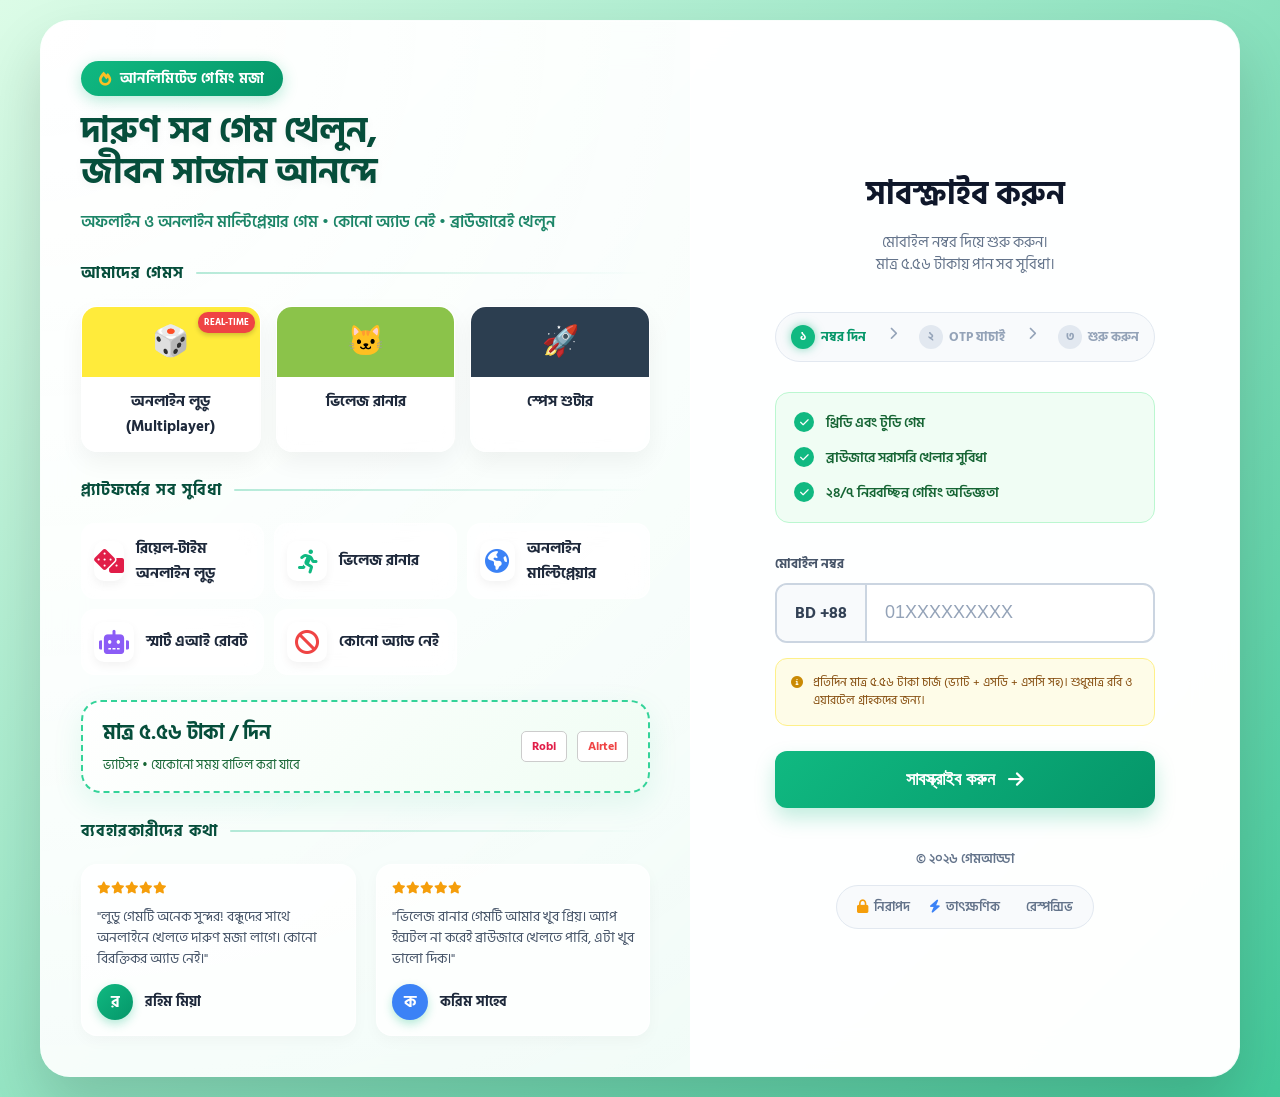
==== index.html @ ab94f43c "Merge hub.html into index.html for Single Page Application approach" ====
<!DOCTYPE html>
<html lang="bn">
<head>
    <meta charset="UTF-8">
    <meta name="viewport" content="width=device-width, initial-scale=1.0">
    <title>GameAdda - বাংলাদেশের সেরা গেম প্ল্যাটফর্ম</title>
    <link href="https://cdnjs.cloudflare.com/ajax/libs/font-awesome/6.0.0/css/all.min.css" rel="stylesheet">
    <link href="https://fonts.googleapis.com/css2?family=Hind+Siliguri:wght@400;600;700&display=swap" rel="stylesheet">
    <link rel="stylesheet" href="landing-style.css">
    <link rel="stylesheet" href="hub-style.css">
    
    <link rel="manifest" href="manifest.json">
    <link rel="icon" type="image/svg+xml" href="icon.svg">
    <meta name="theme-color" content="#10b981">
</head>
<body>
    <!-- LOADING SPINNER -->
    <div id="pageLoader" style="position:fixed;top:0;left:0;width:100vw;height:100vh;background:#fff;z-index:9999;display:flex;justify-content:center;align-items:center;">
        <h2 style="color:#10b981;">লোড হচ্ছে...</h2>
    </div>

    <!-- LANDING UI -->
    <div id="landing-ui" style="display:none;">
<div class="landing-container">
    
    <!-- LEFT SIDE: Promotional Content -->
    <div class="left-pane">
        <div class="badge">
            <i class="fa-solid fa-fire" style="color: #fbbf24;"></i> আনলিমিটেড গেমিং মজা
        </div>
        
        <h1 class="hero-title">দারুণ সব গেম খেলুন,<br>জীবন সাজান আনন্দে</h1>
        <p class="hero-subtitle">অফলাইন ও অনলাইন মাল্টিপ্লেয়ার গেম • কোনো অ্যাড নেই • ব্রাউজারেই খেলুন</p>
        
        <div class="section-title">আমাদের গেমস</div>
        <div class="landing-games">
            <div class="landing-game-card">
                <div class="lgc-thumb" style="background: #ffeb3b; position: relative;">
                    🎲
                    <span style="position: absolute; top: 5px; right: 5px; background: #ef4444; color: white; font-size: 9px; padding: 3px 6px; border-radius: 10px; font-weight: bold; box-shadow: 0 2px 5px rgba(0,0,0,0.2);">REAL-TIME</span>
                </div>
                <div class="lgc-title">অনলাইন লুডু (Multiplayer)</div>
            </div>
            <div class="landing-game-card">
                <div class="lgc-thumb" style="background: #8bc34a;">🐱</div>
                <div class="lgc-title">ভিলেজ রানার</div>
            </div>
            <div class="landing-game-card">
                <div class="lgc-thumb" style="background: #2c3e50;">🚀</div>
                <div class="lgc-title">স্পেস শুটার</div>
            </div>
        </div>

        <div class="section-title">প্ল্যাটফর্মের সব সুবিধা</div>
        <div class="features-grid">
            <div class="feature-card">
                <i class="fa-solid fa-dice" style="color: #e11d48; font-size: 24px;"></i>
                রিয়েল-টাইম অনলাইন লুডু
            </div>
            <div class="feature-card">
                <i class="fa-solid fa-person-running" style="color: #10b981; font-size: 24px;"></i>
                ভিলেজ রানার
            </div>
            <div class="feature-card">
                <i class="fa-solid fa-earth-americas" style="color: #3b82f6; font-size: 24px;"></i>
                অনলাইন মাল্টিপ্লেয়ার
            </div>
            <div class="feature-card">
                <i class="fa-solid fa-robot" style="color: #8b5cf6; font-size: 24px;"></i>
                স্মার্ট এআই রোবট
            </div>
            <div class="feature-card">
                <i class="fa-solid fa-ban" style="color: #ef4444; font-size: 24px;"></i>
                কোনো অ্যাড নেই
            </div>
        </div>

        <div class="price-banner">
            <div>
                <div class="price-text">মাত্র ৫.৫৬ টাকা / দিন</div>
                <div style="font-size: 13px; color: #166534; margin-top: 5px;">ভ্যাটসহ • যেকোনো সময় বাতিল করা যাবে</div>
            </div>
            <div style="display: flex; gap: 10px;">
                <div style="background: white; padding: 5px 10px; border-radius: 5px; font-weight: bold; font-size: 12px; border: 1px solid #ccc; color: #e11d48;">Robi</div>
                <div style="background: white; padding: 5px 10px; border-radius: 5px; font-weight: bold; font-size: 12px; border: 1px solid #ccc; color: #ef4444;">Airtel</div>
            </div>
        </div>

        <div class="section-title">ব্যবহারকারীদের কথা</div>
        <div class="testimonials">
            <div class="testi-card">
                <div class="stars">
                    <i class="fa-solid fa-star"></i><i class="fa-solid fa-star"></i><i class="fa-solid fa-star"></i><i class="fa-solid fa-star"></i><i class="fa-solid fa-star"></i>
                </div>
                "লুডু গেমটি অনেক সুন্দর! বন্ধুদের সাথে অনলাইনে খেলতে দারুণ মজা লাগে। কোনো বিরক্তিকর অ্যাড নেই।"
                <div class="testi-user">
                    <div class="testi-avatar">র</div>
                    রহিম মিয়া
                </div>
            </div>
            <div class="testi-card">
                <div class="stars">
                    <i class="fa-solid fa-star"></i><i class="fa-solid fa-star"></i><i class="fa-solid fa-star"></i><i class="fa-solid fa-star"></i><i class="fa-solid fa-star"></i>
                </div>
                "ভিলেজ রানার গেমটি আমার খুব প্রিয়। অ্যাপ ইন্সটল না করেই ব্রাউজারে খেলতে পারি, এটা খুব ভালো দিক।"
                <div class="testi-user">
                    <div class="testi-avatar" style="background:#3b82f6;">ক</div>
                    করিম সাহেব
                </div>
            </div>
        </div>
    </div>

    <!-- RIGHT SIDE: Auth/Subscription Content -->
    <div class="right-pane">
        <div class="auth-box">
            <div class="auth-header">
                <h2>সাবস্ক্রাইব করুন</h2>
                <p>মোবাইল নম্বর দিয়ে শুরু করুন।<br>মাত্র ৫.৫৬ টাকায় পান সব সুবিধা।</p>
            </div>

            <div class="progress-steps">
                <div class="step active">
                    <div class="step-num">১</div> নম্বর দিন
                </div>
                <i class="fa-solid fa-chevron-right" style="margin-top:2px;"></i>
                <div class="step">
                    <div class="step-num">২</div> OTP যাচাই
                </div>
                <i class="fa-solid fa-chevron-right" style="margin-top:2px;"></i>
                <div class="step">
                    <div class="step-num">৩</div> শুরু করুন
                </div>
            </div>

            <div class="benefit-list">
                <div class="benefit-item"><i class="fa-solid fa-check"></i> থ্রিডি এবং টুডি গেম</div>
                <div class="benefit-item"><i class="fa-solid fa-check"></i> ব্রাউজারে সরাসরি খেলার সুবিধা</div>
                <div class="benefit-item"><i class="fa-solid fa-check"></i> ২৪/৭ নিরবচ্ছিন্ন গেমিং অভিজ্ঞতা</div>
            </div>

            <label class="input-label">মোবাইল নম্বর</label>
            <div class="phone-input-group">
                <div class="phone-prefix">BD +88</div>
                <input type="tel" id="phone-input" class="phone-input" placeholder="01XXXXXXXXX">
            </div>

            <div class="charge-info">
                <i class="fa-solid fa-circle-info"></i>
                প্রতিদিন মাত্র ৫.৫৬ টাকা চার্জ (ভ্যাট + এসডি + এসসি সহ)। শুধুমাত্র রবি ও এয়ারটেল গ্রাহকদের জন্য।
            </div>

            <button id="auth-btn" class="btn-submit" onclick="handleLogin()">
                সাবস্ক্রাইব করুন <i class="fa-solid fa-arrow-right"></i>
            </button>
            <div id="loader" style="display:none; text-align:center; color:#64748b; margin-top:10px; font-size:14px; font-weight:bold;">অপেক্ষা করুন...</div>

            <div class="footer-credits">
                © ২০২৬ গেমআড্ডা<br>
                <div class="trust-badges">
                    <span><i class="fa-solid fa-lock" style="color:#f59e0b;"></i> নিরাপদ</span>
                    <span><i class="fa-solid fa-bolt" style="color:#3b82f6;"></i> তাৎক্ষণিক</span>
                    <span><i class="fa-solid fa-mobile-screen" style="color:#10b981;"></i> রেস্পন্সিভ</span>
                </div>
            </div>
        </div>
    </div>

</div>
    </div>

    <!-- HUB UI -->
    <div id="hub-ui" style="display:none;">
<nav class="navbar">
        <div class="logo">গেমআড্ডা 🎮</div>
        <div class="nav-links">
            <a href="auth/login.html" class="nav-btn subscribe-btn" id="subscribeBtn">সাবস্ক্রাইব করুন</a>
            <a href="#" class="nav-btn faq-btn" id="faqBtn">FAQ</a>
            
            <div class="profile-container" id="profileContainer" style="display: none;">
                <div class="profile-icon" id="profileIcon">👤</div>
                <div class="profile-dropdown" id="profileDropdown" style="display: none;">
                    <div class="profile-phone" id="profilePhone"></div>
                    <button class="unsubscribe-btn" id="unsubscribeBtn">আনসাবস্ক্রাইব করুন</button>
                </div>
            </div>
        </div>
    </nav>

    <!-- Custom Confirm Modal -->
    <div class="custom-modal-overlay" id="customModalOverlay" style="display: none;">
        <div class="custom-modal">
            <h3 id="customModalTitle">নিশ্চিত করুন</h3>
            <p id="customModalText">আপনি কি নিশ্চিত যে আপনি আনসাবস্ক্রাইব করতে চান?</p>
            <div class="custom-modal-actions" id="customModalActions">
                <button class="btn-cancel" id="customModalCancel">না</button>
                <button class="btn-confirm" id="customModalConfirm">হ্যাঁ</button>
            </div>
        </div>
    </div>
    
    <!-- FAQ Modal -->
    <div class="custom-modal-overlay" id="faqModalOverlay" style="display: none;">
        <div class="custom-modal faq-modal">
            <h3>হেল্প এবং FAQ</h3>
            
            <div class="faq-content">
                <div class="faq-section">
                    <h4>কীভাবে সাবস্ক্রাইব করবেন?</h4>
                    <p>১. অ্যাপের যেকোনো ফিচারে ক্লিক করলে লগইন স্ক্রিন আসবে।</p>
                    <p>২. সেখানে আপনার রবি বা এয়ারটেল নম্বর দিন।</p>
                    <p>৩. মোবাইলে আসা OTP কোডটি দিয়ে ভেরিফাই করলেই আপনার সাবস্ক্রিপশন চালু হয়ে যাবে।</p>
                    <p class="charge-info">সাবস্ক্রিপশন চার্জ: ৪ টাকা/দিন (Vat+SC+SD)।</p>
                </div>
                
                <div class="faq-section">
                    <h4>কীভাবে আনসাবস্ক্রাইব করবেন?</h4>
                    <p>১. উপরে ডানদিকের "প্রোফাইল" (User) আইকনে ক্লিক করুন।</p>
                    <p>২. "আনসাবস্ক্রাইব করুন" বাটনে ক্লিক করে নিশ্চিত করুন।</p>
                    <p>৩. সাথে সাথে আপনার সাবস্ক্রিপশন বাতিল হয়ে যাবে এবং কোনো চার্জ কাটা হবে না।</p>
                </div>

                <div class="faq-section">
                    <h4>সচরাচর জিজ্ঞাসা (FAQ)</h4>
                    <p><strong>প্রশ্ন: অ্যাপটি কাদের জন্য?</strong></p>
                    <p>উত্তর: এই 'গেমআড্ডা' প্ল্যাটফর্মটি সব বয়সী মানুষদের জন্য তৈরি করা হয়েছে, যেখানে সাবস্ক্রিপশনের মাধ্যমে আপনারা দারুণ সব থ্রিডি এবং টুডি গেম কোনো ডাউনলোড ছাড়াই সরাসরি উপভোগ করতে পারবেন।</p>
                    
                    <p class="mt-2"><strong>প্রশ্ন: আমার নম্বর কি নিরাপদ?</strong></p>
                    <p>উত্তর: হ্যাঁ, আমরা BDApps এর অফিসিয়াল সিকিউর API ব্যবহার করি। আপনার নম্বর সম্পূর্ণ নিরাপদ।</p>
                </div>
            </div>

            <div class="custom-modal-actions mt-3">
                <button class="btn-confirm" id="closeFaqBtn">বন্ধ করুন</button>
            </div>
        </div>
    </div>
    <header class="hero">
        <h1>আপনার প্রিয় গেমগুলো এক জায়গায়</h1>
        <p>ব্রাউজারেই খেলুন দারুণ সব থ্রিডি এবং টুডি গেম, কোনো ডাউনলোডের ঝামেলা ছাড়াই!</p>
    </header>



    <!-- ROTATING TIPS -->
    <div class="tip-bar">
        <div class="tip-ico" id="tipIco">💡</div>
        <div class="tip-text" id="tipText"><strong>গেমআড্ডা</strong> — সেরা গেমগুলো খেলুন কোনো ডাউনলোড ছাড়াই!</div>
    </div>

    <main class="games-container">
        <!-- Game Card 1 -->
        <a href="games/village-runner/index.html" class="game-card">
            <div class="game-thumbnail" style="background-color: #8bc34a; display:flex; justify-content:center; align-items:center;">
                <div class="cat-icon">🐱</div>
                <div class="play-icon">
                    <svg viewBox="0 0 24 24" width="32" height="32" fill="white">
                        <path d="M8 5v14l11-7z"/>
                    </svg>
                </div>
            </div>
            <div class="game-info">
                <h3>বিড়াল দৌড় 3D</h3>
                <p>একটি দারুণ থ্রিডি এন্ডলেস রানার গেম যেখানে একটি কিউট বিড়াল গ্রামের রাস্তায় দৌড়ায়।</p>
            </div>
        </a>

        <!-- Game Card 2 -->
        <a href="games/ludo-master/index.html" class="game-card">
            <div class="game-thumbnail" style="background-color: #ffeb3b; display:flex; justify-content:center; align-items:center;">
                <div class="dice-icon">🎲</div>
                <div class="play-icon">
                    <svg viewBox="0 0 24 24" width="32" height="32" fill="white">
                        <path d="M8 5v14l11-7z"/>
                    </svg>
                </div>
            </div>
            <div class="game-info">
                <h3>লুডু মাস্টার</h3>
                <p>বন্ধুদের সাথে লোকাল মাল্টিপ্লেয়ারে লুডু খেলার মজা।</p>
            </div>
        </a>

        <!-- Game Card 3 -->
        <a href="games/space-shooter/index.html" class="game-card">
            <div class="game-thumbnail" style="background-color: #2c3e50; display:flex; justify-content:center; align-items:center;">
                <div class="rocket-icon">🚀</div>
                <div class="play-icon">
                    <svg viewBox="0 0 24 24" width="32" height="32" fill="white">
                        <path d="M8 5v14l11-7z"/>
                    </svg>
                </div>
            </div>
            <div class="game-info">
                <h3>স্পেস শুটার</h3>
                <p>মহাকাশে এলিয়েনদের সাথে যুদ্ধ।</p>
            </div>
        </a>
    </main>

    <script>
        document.addEventListener('DOMContentLoaded', function() {
            const isLoggedIn = localStorage.getItem('isLoggedIn');
            
            // Hide subscribe/faq buttons and show profile if logged in
            if (isLoggedIn === 'true') {
                const subBtn = document.getElementById('subscribeBtn');
                const faqBtn = document.getElementById('faqBtn');
                const profileContainer = document.getElementById('profileContainer');
                const profilePhone = document.getElementById('profilePhone');
                
                if (subBtn) subBtn.style.display = 'none';
                if (faqBtn) faqBtn.style.display = 'none';
                if (profileContainer) {
                    profileContainer.style.display = 'block';
                    profilePhone.innerText = localStorage.getItem('phone') || 'Unknown Number';
                }
            }

            // Profile dropdown toggle
            const profileIcon = document.getElementById('profileIcon');
            const profileDropdown = document.getElementById('profileDropdown');
            if (profileIcon && profileDropdown) {
                profileIcon.addEventListener('click', (e) => {
                    e.stopPropagation();
                    profileDropdown.style.display = profileDropdown.style.display === 'none' ? 'block' : 'none';
                });
                
                // Hide dropdown when clicking outside
                document.addEventListener('click', (e) => {
                    if (!profileDropdown.contains(e.target) && e.target !== profileIcon) {
                        profileDropdown.style.display = 'none';
                    }
                });
            }

            // FAQ Modal Logic
            const faqBtnLink = document.getElementById('faqBtn');
            const faqModalOverlay = document.getElementById('faqModalOverlay');
            const closeFaqBtn = document.getElementById('closeFaqBtn');
            
            if (faqBtnLink && faqModalOverlay) {
                faqBtnLink.addEventListener('click', (e) => {
                    e.preventDefault();
                    faqModalOverlay.style.display = 'flex';
                });
            }
            if (closeFaqBtn) {
                closeFaqBtn.addEventListener('click', () => {
                    faqModalOverlay.style.display = 'none';
                });
            }
            faqModalOverlay.addEventListener('click', (e) => {
                if (e.target === faqModalOverlay) faqModalOverlay.style.display = 'none';
            });

            // Custom Modal Logic
            const modalOverlay = document.getElementById('customModalOverlay');
            const modalTitle = document.getElementById('customModalTitle');
            const modalText = document.getElementById('customModalText');
            const btnCancel = document.getElementById('customModalCancel');
            const btnConfirm = document.getElementById('customModalConfirm');
            
            function showCustomModal(title, text, showCancel, onConfirm) {
                modalTitle.innerText = title;
                modalText.innerText = text;
                
                if (showCancel) {
                    btnCancel.style.display = 'inline-block';
                    btnCancel.onclick = () => {
                        modalOverlay.style.display = 'none';
                    };
                } else {
                    btnCancel.style.display = 'none';
                }
                
                btnConfirm.onclick = () => {
                    modalOverlay.style.display = 'none';
                    if (onConfirm) onConfirm();
                };
                
                modalOverlay.style.display = 'flex';
            }

            // Unsubscribe action
            const unsubscribeBtn = document.getElementById('unsubscribeBtn');
            if (unsubscribeBtn) {
                unsubscribeBtn.addEventListener('click', () => {
                    const phone = localStorage.getItem('phone');
                    if (!phone) return;

                    showCustomModal(
                        'নিশ্চিত করুন',
                        'আপনি কি নিশ্চিত যে আপনি আনসাবস্ক্রাইব করতে চান?',
                        true,
                        async () => {
                            // Bypass for demo number
                            if (phone === '01700000000' || phone === '01800000000') {
                                localStorage.removeItem('isLoggedIn');
                                localStorage.removeItem('phone');
                                showCustomModal('সফল!', 'আনসাবস্ক্রাইব সফল হয়েছে।', false, () => {
                                    logoutAndShowLanding();
                                });
                                return;
                            }

                            unsubscribeBtn.innerText = 'অপেক্ষা করুন...';
                            unsubscribeBtn.disabled = true;

                            try {
                                const res = await fetch('auth/unsubscribe.php', {
                                    method: 'POST',
                                    headers: { 'Content-Type': 'application/x-www-form-urlencoded' },
                                    body: new URLSearchParams({ user_mobile: phone })
                                });
                                const data = await res.json();
                                
                                if (data.success || data.subscriptionStatus === 'UNREGISTERED') {
                                    localStorage.removeItem('isLoggedIn');
                                    localStorage.removeItem('phone');
                                    logoutAndShowLanding();
                                } else {
                                    showCustomModal('ব্যর্থ!', data.error || 'আনসাবস্ক্রাইব করতে ব্যর্থ হয়েছে।', false);
                                    unsubscribeBtn.innerText = 'আনসাবস্ক্রাইব করুন';
                                    unsubscribeBtn.disabled = false;
                                }
                            } catch (e) {
                                showCustomModal('সমস্যা!', 'নেটওয়ার্ক সমস্যা! আবার চেষ্টা করুন।', false);
                                unsubscribeBtn.innerText = 'আনসাবস্ক্রাইব করুন';
                                unsubscribeBtn.disabled = false;
                            }
                        }
                    );
                });
            }

            const gameCards = document.querySelectorAll('.game-card');
            gameCards.forEach(card => {
                card.addEventListener('click', function(e) {
                    if (isLoggedIn !== 'true') {
                        e.preventDefault();
                        window.location.href = 'auth/login.html';
                    }
                });
            });

            // Rotating tips logic
            const TIPS = [
                {ico:"🏃",html:"<strong>বিড়াল দৌড় 3D</strong> — কিউট বিড়াল নিয়ে গ্রামের রাস্তায় দৌড়াও, বাধা পেরিয়ে স্কোর গড়ো!"},
                {ico:"🎲",html:"<strong>লুডু মাস্টার</strong> — বন্ধুদের সাথে লোকাল মাল্টিপ্লেয়ারে লুডু খেলার দারুণ মজা।"},
                {ico:"🚀",html:"<strong>স্পেস শুটার</strong> — মহাকাশে এলিয়েনদের সাথে যুদ্ধ করো, বিশ্ব বাঁচাও!"},
                {ico:"🏆",html:"<strong>হাই স্কোর</strong> — প্রতিদিন নতুন রেকর্ড গড়ো আর সবার সেরা হও।"},
                {ico:"📴",html:"<strong>অফলাইন</strong> — ইন্টারনেট ছাড়াও ব্রাউজারে সহজে খেলা যায়।"}
            ];
            let tipIdx = 0;
            const tipText = document.getElementById("tipText");
            const tipIco = document.getElementById("tipIco");
            
            if (tipText && tipIco) {
                setInterval(() => {
                    tipIdx = (tipIdx + 1) % TIPS.length;
                    tipText.style.animation = "none";
                    void tipText.offsetWidth; // trigger reflow
                    tipText.style.animation = "tipIn 0.5s ease";
                    tipText.innerHTML = TIPS[tipIdx].html;
                    tipIco.textContent = TIPS[tipIdx].ico;
                }, 3200);
            }
        });
    </script>
    </div>

    <!-- SCRIPTS -->

    <script>
        function updateUIVisibility() {
            const isLoggedIn = localStorage.getItem("isLoggedIn") === "true";
            document.getElementById('pageLoader').style.display = 'none';
            if (isLoggedIn) {
                document.getElementById('landing-ui').style.display = 'none';
                document.getElementById('hub-ui').style.display = 'block';
                document.body.classList.add('hub-mode');
                
                // Initialize hub logic (update profile name)
                const profilePhone = document.getElementById('profilePhone');
                if(profilePhone) profilePhone.innerText = localStorage.getItem('phone') || 'Unknown Number';
            } else {
                document.getElementById('landing-ui').style.display = 'block'; // Or flex, let's just leave it, landing-container has its own layout
                document.getElementById('hub-ui').style.display = 'none';
                document.body.classList.remove('hub-mode');
            }
        }

        function loginAndShowHub() {
            updateUIVisibility();
        }

        function logoutAndShowLanding() {
            localStorage.removeItem('isLoggedIn');
            localStorage.removeItem('phone');
            updateUIVisibility();
        }

        document.addEventListener("DOMContentLoaded", () => {
            updateUIVisibility();
        });
    </script>
<script>
    async function handleLogin() {
        const phone = document.getElementById("phone-input").value.trim();
        const btn = document.getElementById("auth-btn");
        const loader = document.getElementById("loader");

        const phoneRegex = /^01[3-9]\d{8}$/;

        if (!phoneRegex.test(phone)) {
            alert("অনুগ্রহ করে সঠিক মোবাইল নাম্বার দিন।");
            return;
        }

        // Demo number for testing
        if (phone === "01700000000" || phone === "01800000000") {
            localStorage.setItem("phone", phone);
            localStorage.setItem("isLoggedIn", true);
            loginAndShowHub();
            return;
        }

        btn.disabled = true;
        loader.style.display = "block";

        try {
            const res = await fetch("auth/send_otp.php", {
                method: "POST",
                body: new URLSearchParams({ user_mobile: phone })
            });

            const data = await res.json();

            if (data.success) {
                localStorage.setItem("phone", phone);
                localStorage.setItem("ref", data.referenceNo);
                window.location.href = "auth/otp.html";
            } else if (
                data.statusCode === 'E1351' || 
                (data.statusDetail && data.statusDetail.toLowerCase().includes("already")) ||
                (data.message && data.message.toLowerCase().includes("already"))
            ) {
                // User is already registered/subscribed, let them login automatically
                localStorage.setItem("phone", phone);
                localStorage.setItem("isLoggedIn", true);
                loginAndShowHub();
            } else {
                alert(data.message || "OTP failed. Try again.");
            }

        } catch (e) {
            alert("Network error");
        } finally {
            btn.disabled = false;
            loader.style.display = "none";
        }
    }
</script>

<script>
    // Register Service Worker for PWA
    if ('serviceWorker' in navigator) {
        window.addEventListener('load', () => {
            navigator.serviceWorker.register('sw.js')
                .then(registration => {
                    console.log('ServiceWorker registration successful with scope: ', registration.scope);
                })
                .catch(err => {
                    console.log('ServiceWorker registration failed: ', err);
                });
        });
    }
</script>
</body>
</html>
---- landing-style.css ----
@import url('https://fonts.googleapis.com/css2?family=Hind+Siliguri:wght@400;600;700&display=swap');

* {
    margin: 0;
    padding: 0;
    box-sizing: border-box;
}

body {
    font-family: 'Hind Siliguri', sans-serif;
    color: #1e293b;
    min-height: 100vh;
    display: flex;
    justify-content: center;
    align-items: center;
    background: linear-gradient(-45deg, #a7f3d0, #6ee7b7, #10b981, #dcfce7);
    background-size: 400% 400%;
    animation: gradientBG 15s ease infinite;
    padding: 20px;
}

@keyframes gradientBG {
    0% { background-position: 0% 50%; }
    50% { background-position: 100% 50%; }
    100% { background-position: 0% 50%; }
}

.landing-container {
    width: 100%;
    max-width: 1200px;
    margin: 0 auto;
    display: flex;
    flex-wrap: wrap;
    background: rgba(255, 255, 255, 0.85);
    backdrop-filter: blur(20px);
    -webkit-backdrop-filter: blur(20px);
    border: 1px solid rgba(255, 255, 255, 0.5);
    border-radius: 30px;
    overflow: hidden;
    box-shadow: 0 30px 60px rgba(0, 0, 0, 0.15), inset 0 1px 0 rgba(255, 255, 255, 0.6);
}

/* LEFT SIDE */
.left-pane {
    flex: 1 1 550px;
    background: radial-gradient(circle at top left, rgba(255,255,255,0.9), rgba(255,255,255,0.4));
    padding: 40px 40px;
    position: relative;
}

.badge {
    background: linear-gradient(135deg, #10b981, #059669);
    color: #ffffff;
    padding: 6px 18px;
    border-radius: 30px;
    font-size: 14px;
    font-weight: 700;
    display: inline-flex;
    align-items: center;
    gap: 8px;
    margin-bottom: 15px;
    box-shadow: 0 4px 15px rgba(16, 185, 129, 0.3);
    text-transform: uppercase;
    letter-spacing: 0.5px;
}

.hero-title {
    font-size: 36px;
    font-weight: 700;
    line-height: 1.15;
    color: #064e3b;
    margin-bottom: 15px;
    text-shadow: 0 2px 10px rgba(0,0,0,0.05);
}

.hero-subtitle {
    font-size: 16px;
    color: #047857;
    margin-bottom: 25px;
    font-weight: 600;
    opacity: 0.9;
}

.section-title {
    font-size: 16px;
    color: #064e3b;
    font-weight: 700;
    margin-bottom: 20px;
    display: flex;
    align-items: center;
    gap: 12px;
    text-transform: uppercase;
    letter-spacing: 1px;
}
.section-title::after {
    content: "";
    flex: 1;
    height: 2px;
    background: linear-gradient(90deg, rgba(16, 185, 129, 0.3), transparent);
    border-radius: 2px;
}

.landing-games {
    display: flex;
    gap: 15px;
    margin-bottom: 25px;
}
.landing-game-card {
    flex: 1;
    background: rgba(255, 255, 255, 0.7);
    backdrop-filter: blur(10px);
    border-radius: 16px;
    overflow: hidden;
    box-shadow: 0 10px 25px rgba(0,0,0,0.05);
    text-align: center;
    border: 1px solid rgba(255,255,255,1);
    transition: all 0.4s cubic-bezier(0.175, 0.885, 0.32, 1.275);
    cursor: pointer;
}
.landing-game-card:hover {
    transform: translateY(-8px) scale(1.02);
    box-shadow: 0 15px 35px rgba(16, 185, 129, 0.2);
}
.lgc-thumb {
    height: 70px;
    display: flex;
    justify-content: center;
    align-items: center;
    font-size: 30px;
    background-size: 200% 200%;
}
.lgc-title {
    padding: 12px;
    font-size: 15px;
    font-weight: 700;
    color: #1e293b;
    background: rgba(255, 255, 255, 0.9);
}

.features-grid {
    display: grid;
    grid-template-columns: repeat(auto-fit, minmax(180px, 1fr));
    gap: 10px;
    margin-bottom: 25px;
}

.feature-card {
    background: rgba(255, 255, 255, 0.6);
    backdrop-filter: blur(10px);
    padding: 12px;
    border-radius: 14px;
    display: flex;
    align-items: center;
    gap: 12px;
    font-weight: 700;
    font-size: 15px;
    color: #1e293b;
    border: 1px solid rgba(255,255,255,0.8);
    transition: all 0.3s ease;
}
.feature-card i {
    width: 40px;
    height: 40px;
    display: flex;
    justify-content: center;
    align-items: center;
    background: white;
    border-radius: 10px;
    box-shadow: 0 4px 10px rgba(0,0,0,0.05);
    font-size: 18px;
}
.feature-card:hover {
    background: rgba(255, 255, 255, 0.95);
    transform: translateY(-3px);
    box-shadow: 0 8px 20px rgba(0,0,0,0.08);
}

.price-banner {
    background: linear-gradient(135deg, #ffffff, #f0fdf4);
    border: 2px dashed #34d399;
    padding: 15px 20px;
    border-radius: 20px;
    display: flex;
    justify-content: space-between;
    align-items: center;
    margin-bottom: 25px;
    box-shadow: 0 10px 30px rgba(16, 185, 129, 0.1);
}
.price-text {
    font-size: 20px;
    font-weight: 800;
    color: #064e3b;
}

.testimonials {
    display: grid;
    grid-template-columns: 1fr 1fr;
    gap: 20px;
}

.testi-card {
    background: rgba(255, 255, 255, 0.8);
    padding: 15px;
    border-radius: 16px;
    font-size: 14px;
    color: #475569;
    line-height: 1.5;
    border: 1px solid rgba(255,255,255,0.9);
    box-shadow: 0 5px 15px rgba(0,0,0,0.03);
}
.stars { color: #f59e0b; margin-bottom: 8px; font-size: 12px; }
.testi-user {
    display: flex;
    align-items: center;
    gap: 12px;
    margin-top: 15px;
    font-weight: 700;
    color: #1e293b;
}
.testi-avatar {
    width: 36px;
    height: 36px;
    background: linear-gradient(135deg, #10b981, #059669);
    color: white;
    border-radius: 50%;
    display: flex;
    justify-content: center;
    align-items: center;
    font-size: 16px;
    box-shadow: 0 4px 10px rgba(16, 185, 129, 0.3);
}

/* RIGHT SIDE */
.right-pane {
    flex: 1 1 450px;
    background: rgba(255, 255, 255, 0.95);
    padding: 40px 30px;
    display: flex;
    flex-direction: column;
    justify-content: center;
    align-items: center;
    position: relative;
    border-left: 1px solid rgba(255, 255, 255, 0.5);
}

.auth-box {
    width: 100%;
    max-width: 380px;
}

.auth-header {
    text-align: center;
    margin-bottom: 35px;
}
.auth-header img {
    width: 60px;
    margin-bottom: 15px;
}
.auth-header h2 {
    font-size: 32px;
    font-weight: 800;
    color: #0f172a;
    margin-bottom: 12px;
}
.auth-header p {
    color: #64748b;
    font-size: 15px;
    line-height: 1.5;
}

.progress-steps {
    display: flex;
    justify-content: space-between;
    background: #f8fafc;
    padding: 12px 15px;
    border-radius: 30px;
    margin-bottom: 30px;
    font-size: 13px;
    font-weight: 700;
    color: #94a3b8;
    border: 1px solid #e2e8f0;
}
.step {
    display: flex;
    align-items: center;
    gap: 6px;
}
.step.active {
    color: #059669;
}
.step-num {
    width: 24px;
    height: 24px;
    border-radius: 50%;
    background: #e2e8f0;
    display: flex;
    justify-content: center;
    align-items: center;
    font-size: 12px;
}
.step.active .step-num {
    background: #10b981;
    color: white;
    box-shadow: 0 0 10px rgba(16, 185, 129, 0.5);
}

.benefit-list {
    background: #f0fdf4;
    border: 1px solid #bbf7d0;
    padding: 18px;
    border-radius: 14px;
    margin-bottom: 30px;
}
.benefit-item {
    display: flex;
    align-items: center;
    gap: 12px;
    font-size: 14px;
    font-weight: 600;
    color: #166534;
    margin-bottom: 12px;
}
.benefit-item:last-child { margin-bottom: 0; }
.benefit-item i { 
    color: #ffffff; 
    background: #10b981;
    width: 20px; height: 20px;
    display: flex; justify-content: center; align-items: center;
    border-radius: 50%;
    font-size: 10px;
}

.input-label {
    font-size: 13px;
    font-weight: 700;
    color: #475569;
    margin-bottom: 8px;
    display: block;
    text-align: left;
}

.phone-input-group {
    display: flex;
    background: #ffffff;
    border: 2px solid #cbd5e1;
    border-radius: 12px;
    overflow: hidden;
    margin-bottom: 15px;
    transition: 0.3s;
}
.phone-input-group:focus-within {
    border-color: #10b981;
    box-shadow: 0 0 0 4px rgba(16, 185, 129, 0.1);
}
.phone-prefix {
    background: #f8fafc;
    padding: 15px 18px;
    font-weight: 700;
    color: #334155;
    border-right: 2px solid #cbd5e1;
    display: flex;
    align-items: center;
}
.phone-input {
    flex: 1;
    border: none;
    padding: 15px 18px;
    font-size: 18px;
    font-weight: 600;
    color: #0f172a;
    outline: none;
    background: transparent;
}
.phone-input::placeholder {
    color: #94a3b8;
    font-weight: 400;
}

.charge-info {
    display: flex;
    align-items: flex-start;
    gap: 10px;
    background: #fefce8;
    color: #854d0e;
    padding: 15px;
    border-radius: 12px;
    font-size: 12px;
    line-height: 1.5;
    margin-bottom: 25px;
    border: 1px solid #fef08a;
}
.charge-info i {
    margin-top: 2px;
    color: #ca8a04;
}

.btn-submit {
    width: 100%;
    background: linear-gradient(135deg, #10b981, #059669);
    color: white;
    border: none;
    padding: 18px;
    font-size: 18px;
    font-weight: 800;
    border-radius: 12px;
    cursor: pointer;
    display: flex;
    justify-content: center;
    align-items: center;
    gap: 12px;
    transition: all 0.3s ease;
    box-shadow: 0 10px 20px rgba(16, 185, 129, 0.25);
    animation: pulse 2s infinite;
}
.btn-submit:hover { 
    transform: translateY(-2px);
    box-shadow: 0 15px 25px rgba(16, 185, 129, 0.35);
}

@keyframes pulse {
    0% { box-shadow: 0 0 0 0 rgba(16, 185, 129, 0.4); }
    70% { box-shadow: 0 0 0 15px rgba(16, 185, 129, 0); }
    100% { box-shadow: 0 0 0 0 rgba(16, 185, 129, 0); }
}

.footer-credits {
    text-align: center;
    margin-top: 40px;
    font-size: 13px;
    color: #64748b;
    font-weight: 600;
}
.trust-badges {
    display: inline-flex;
    gap: 20px;
    margin-top: 15px;
    background: #f8fafc;
    padding: 10px 20px;
    border-radius: 30px;
    border: 1px solid #e2e8f0;
}
.trust-badges span {
    display: flex;
    align-items: center;
    gap: 6px;
}

@media (max-width: 900px) {
    .landing-container { flex-direction: column; border-radius: 15px; }
    body { padding: 8px; }
    
    .section-title { font-size: 14px; margin-bottom: 15px; }
    
    .testimonials { grid-template-columns: 1fr; gap: 10px; }
    .testi-card { padding: 12px; font-size: 12px; }
    .testi-user { margin-top: 10px; font-size: 13px; gap: 8px; }
    .testi-avatar { width: 28px; height: 28px; font-size: 13px; }
    .stars { font-size: 10px; margin-bottom: 5px; }
    
    .price-banner { flex-direction: column; gap: 10px; text-align: center; padding: 15px; }
    .price-text { font-size: 20px; }
    
    .badge { font-size: 11px; padding: 5px 12px; margin-bottom: 15px; }
    .hero-title { font-size: 24px; line-height: 1.2; }
    .hero-subtitle { font-size: 14px; margin-bottom: 20px; }
    
    .landing-games { 
        display: grid; 
        grid-template-columns: 1fr 1fr; 
        gap: 10px; 
    }
    .lgc-thumb { height: 60px; font-size: 28px; }
    .lgc-title { font-size: 12px; padding: 8px; }
    
    .features-grid { 
        display: grid; 
        grid-template-columns: 1fr 1fr; 
        gap: 10px; 
    }
    .feature-card { padding: 10px; font-size: 12px; gap: 8px; flex-direction: column; text-align: center; }
    
    .left-pane { padding: 25px 15px; }
    .right-pane { padding: 25px 15px; }
    
    .auth-header { margin-bottom: 20px; }
    .auth-header h2 { font-size: 22px; margin-bottom: 5px; }
    .auth-header p { font-size: 12px; }
    
    .phone-prefix { padding: 10px 12px; font-size: 13px; }
    .phone-input { padding: 10px 12px; font-size: 14px; }
    .btn-submit { padding: 12px; font-size: 15px; border-radius: 8px; }
    .charge-info { padding: 10px; font-size: 11px; margin-bottom: 15px; }
    
    .benefit-list { padding: 12px; margin-bottom: 20px; }
    .benefit-item { font-size: 12px; margin-bottom: 8px; }
    
    .trust-badges { padding: 8px 12px; gap: 10px; font-size: 10px; flex-wrap: wrap; justify-content: center; }
}
---- hub-style.css ----
* {
    margin: 0;
    padding: 0;
    box-sizing: border-box;
}

body.hub-mode {
    font-family: 'Hind Siliguri', sans-serif;
    background-color: #f4f7f6;
    color: #333;
    display: block;
    padding: 0;
    min-height: auto;
    animation: none;
}

.navbar {
    background-color: #2c3e50;
    color: white;
    padding: 20px 40px;
    box-shadow: 0 4px 6px rgba(0,0,0,0.1);
    display: flex;
    justify-content: space-between;
    align-items: center;
}

.nav-links {
    display: flex;
    gap: 15px;
    align-items: center;
}

.nav-btn {
    text-decoration: none;
    padding: 8px 16px;
    border-radius: 5px;
    font-weight: 600;
    font-size: 16px;
    transition: all 0.3s ease;
    white-space: nowrap;
}

@media (max-width: 600px) {
    .navbar {
        padding: 15px 15px;
    }
    .nav-links {
        gap: 10px;
    }
    .nav-btn {
        padding: 8px 12px;
        font-size: 14px;
    }
    .logo {
        font-size: 22px;
    }
}

.subscribe-btn {
    background-color: #e74c3c;
    color: white;
}

.subscribe-btn:hover {
    background-color: #c0392b;
}

.faq-btn {
    background-color: #ecf0f1;
    color: #2c3e50;
}

.faq-btn:hover {
    background-color: #bdc3c7;
}

.profile-container {
    position: relative;
    cursor: pointer;
}

.profile-icon {
    font-size: 20px;
    background: #ecf0f1;
    color: #2c3e50;
    width: 40px;
    height: 40px;
    border-radius: 50%;
    display: flex;
    align-items: center;
    justify-content: center;
    transition: 0.3s;
}

.profile-icon:hover {
    background: #bdc3c7;
}

.profile-dropdown {
    position: absolute;
    top: 50px;
    right: 0;
    background: white;
    border-radius: 10px;
    box-shadow: 0 10px 25px rgba(0,0,0,0.1);
    padding: 15px;
    min-width: 200px;
    z-index: 100;
}

.profile-phone {
    font-size: 16px;
    font-weight: 600;
    color: #2c3e50;
    margin-bottom: 15px;
    text-align: center;
}

.unsubscribe-btn {
    width: 100%;
    background: #e74c3c;
    color: white;
    border: none;
    padding: 10px;
    border-radius: 5px;
    font-weight: 600;
    cursor: pointer;
    transition: 0.3s;
    font-family: inherit;
}

.unsubscribe-btn:hover {
    background: #c0392b;
}

/* Custom Modal */
.custom-modal-overlay {
    position: fixed;
    top: 0; left: 0; right: 0; bottom: 0;
    background: rgba(0, 0, 0, 0.6);
    display: flex;
    align-items: center;
    justify-content: center;
    z-index: 2000;
    backdrop-filter: blur(3px);
}

.custom-modal {
    background: white;
    padding: 25px;
    border-radius: 15px;
    width: 90%;
    max-width: 350px;
    text-align: center;
    box-shadow: 0 10px 30px rgba(0,0,0,0.2);
    animation: tipIn 0.3s ease-out;
}

.custom-modal h3 {
    margin-bottom: 10px;
    color: #2c3e50;
    font-size: 20px;
}

.custom-modal p {
    color: #7f8c8d;
    margin-bottom: 20px;
    font-size: 16px;
    line-height: 1.5;
}

.custom-modal-actions {
    display: flex;
    justify-content: center;
    gap: 10px;
}

.custom-modal-actions button {
    padding: 10px 20px;
    border: none;
    border-radius: 8px;
    font-weight: 600;
    cursor: pointer;
    font-family: inherit;
    font-size: 15px;
    transition: 0.2s;
}

.btn-cancel {
    background: #ecf0f1;
    color: #2c3e50;
}

.btn-cancel:hover {
    background: #bdc3c7;
}

.btn-confirm {
    background: #e74c3c;
    color: white;
}

.btn-confirm:hover {
    background: #c0392b;
}

/* FAQ Modal Custom Styles */
.faq-modal {
    max-width: 500px;
    width: 95%;
    max-height: 85vh;
    overflow-y: auto;
    text-align: left;
}

.faq-modal h3 {
    text-align: center;
    font-size: 24px;
    margin-bottom: 25px;
    border-bottom: 2px solid #ecf0f1;
    padding-bottom: 10px;
}

.faq-section {
    margin-bottom: 20px;
    background: #f8f9fa;
    padding: 15px;
    border-radius: 8px;
    border-left: 4px solid #3498db;
}

.faq-section h4 {
    color: #2c3e50;
    margin-bottom: 10px;
    font-size: 17px;
}

.faq-section p {
    margin-bottom: 8px;
    font-size: 15px;
    color: #555;
}

.faq-section .charge-info {
    color: #e74c3c;
    font-weight: bold;
    margin-top: 10px;
}

.mt-2 { margin-top: 15px; }
.mt-3 { margin-top: 25px; }

.logo {
    font-size: 28px;
    font-weight: 700;
    letter-spacing: 1px;
}

.hero {
    text-align: center;
    padding: 30px 20px;
    background: linear-gradient(135deg, #6dd5ed, #2193b0);
    color: white;
    margin-bottom: 40px;
}

.hero h1 {
    font-size: 30px;
    margin-bottom: 10px;
    font-weight: 700;
}

.hero p {
    font-size: 16px;
    opacity: 0.9;
}

.games-container {
    display: grid;
    grid-template-columns: repeat(auto-fit, minmax(300px, 1fr));
    gap: 30px;
    padding: 0 40px 60px;
    max-width: 1200px;
    margin: 0 auto;
}

.game-card {
    background: white;
    border-radius: 15px;
    overflow: hidden;
    box-shadow: 0 10px 20px rgba(0,0,0,0.05);
    text-decoration: none;
    color: inherit;
    transition: transform 0.3s ease, box-shadow 0.3s ease;
    display: flex;
    flex-direction: column;
}

.game-card:hover {
    transform: translateY(-10px);
    box-shadow: 0 15px 30px rgba(0,0,0,0.1);
}

.game-thumbnail {
    position: relative;
    width: 100%;
    height: 200px;
    background-color: #e0e0e0;
    display: flex;
    align-items: center;
    justify-content: center;
}

.game-thumbnail img {
    width: 100%;
    height: 100%;
    object-fit: cover;
}

.placeholder {
    font-size: 20px;
    color: #888;
    font-weight: 600;
}

.game-info {
    padding: 25px;
    flex-grow: 1;
    display: flex;
    flex-direction: column;
    text-align: center;
}

.game-info h3 {
    font-size: 24px;
    margin-top: 20px;
    margin-bottom: 10px;
    color: #2c3e50;
}

.game-info p {
    font-size: 15px;
    color: #666;
    line-height: 1.5;
    margin-bottom: 20px;
    flex-grow: 1;
}

.play-overlay {
    position: absolute;
    top: 50%;
    left: 50%;
    transform: translate(-50%, -50%);
    width: 60px;
    height: 60px;
    background-color: rgba(0, 0, 0, 0.7);
    color: white;
    border-radius: 50%;
    display: flex;
    justify-content: center;
    align-items: center;
    font-size: 24px;
    opacity: 0;
    transition: opacity 0.3s ease;
    padding-left: 5px; /* visually center the play triangle */
}

.game-card:hover .play-overlay {
    opacity: 1;
}

/* Cat Animation */
.cat-icon {
    font-size: 80px;
    animation: catRun 0.8s infinite alternate ease-in-out;
}

@keyframes catRun {
    0% { transform: translateY(0) translateX(-5px) rotate(-5deg); filter: drop-shadow(0 10px 5px rgba(0,0,0,0.3)); }
    100% { transform: translateY(-15px) translateX(5px) rotate(5deg); filter: drop-shadow(0 20px 10px rgba(0,0,0,0.15)); }
}

/* Dice Animation */
.dice-icon {
    font-size: 80px;
    animation: diceAnimate 1.5s infinite alternate ease-in-out;
}

@keyframes diceAnimate {
    0% { transform: translateY(0) rotate(-10deg); filter: drop-shadow(0 10px 5px rgba(0,0,0,0.3)); }
    100% { transform: translateY(-15px) rotate(15deg); filter: drop-shadow(0 20px 15px rgba(0,0,0,0.15)); }
}

/* Rocket Animation */
.rocket-icon {
    font-size: 80px;
    animation: rocketShake 1.5s infinite alternate ease-in-out;
    transform-origin: bottom center;
}

@keyframes rocketShake {
    0% { transform: translateY(0) translateX(-2px) rotate(-1deg); filter: drop-shadow(-2px 10px 15px rgba(255, 69, 0, 0.8)); }
    100% { transform: translateY(-4px) translateX(2px) rotate(1deg); filter: drop-shadow(2px 20px 25px rgba(255, 140, 0, 1)); }
}

.play-icon {
    position: absolute;
    bottom: -30px;
    left: 50%;
    transform: translateX(-50%);
    width: 60px;
    height: 60px;
    background: rgba(0, 0, 0, 0.7);
    border-radius: 50%;
    display: flex;
    align-items: center;
    justify-content: center;
    backdrop-filter: blur(4px);
    transition: all 0.3s ease;
    box-shadow: 0 4px 15px rgba(0,0,0,0.3);
    z-index: 10;
}

.play-icon svg {
    margin-left: 5px;
}

.game-card:hover .play-icon {
    background: #4caf50;
    transform: translateX(-50%) scale(1.1);
    box-shadow: 0 8px 25px rgba(76, 175, 80, 0.5);
}

.coming-soon {
    opacity: 0.7;
    pointer-events: none;
}

/* Feature Chips */
@keyframes tipIn {
    from { opacity: 0; transform: translateY(6px); }
    to { opacity: 1; transform: none; }
}

.feat-row {
    display: grid;
    grid-template-columns: repeat(4, 1fr);
    gap: 15px;
    margin: 0 auto 30px;
    max-width: 1200px;
    padding: 0 40px;
}
@media(max-width: 768px) { 
    .feat-row { grid-template-columns: repeat(2, 1fr); } 
}
.feat {
    background: white;
    border: 1px solid #e2e8f0;
    border-radius: 13px;
    padding: 12px;
    font-size: 15px;
    color: #2c3e50;
    font-weight: 600;
    display: flex;
    align-items: center;
    gap: 10px;
    transition: 0.2s;
    box-shadow: 0 4px 6px rgba(0,0,0,0.02);
}
.feat:hover {
    border-color: rgba(76, 175, 80, 0.5);
    transform: translateY(-2px);
    box-shadow: 0 6px 15px rgba(0,0,0,0.08);
}
.feat-ico {
    font-size: 22px;
    line-height: 1;
    flex-shrink: 0;
}

/* Rotating Tips */
.tip-bar {
    background: linear-gradient(135deg, rgba(76, 175, 80, 0.1), rgba(33, 147, 176, 0.1));
    border: 1px solid #e2e8f0;
    border-radius: 13px;
    padding: 15px 20px;
    display: flex;
    align-items: center;
    gap: 15px;
    min-height: 55px;
    overflow: hidden;
    max-width: 1120px;
    margin: 0 auto 40px;
    box-shadow: 0 4px 6px rgba(0,0,0,0.02);
}
.tip-ico {
    font-size: 24px;
    flex-shrink: 0;
}
.tip-text {
    font-size: 16px;
    color: #34495e;
    line-height: 1.5;
    animation: tipIn 0.5s ease;
}
.tip-text strong {
    color: #e74c3c;
    font-weight: 700;
}
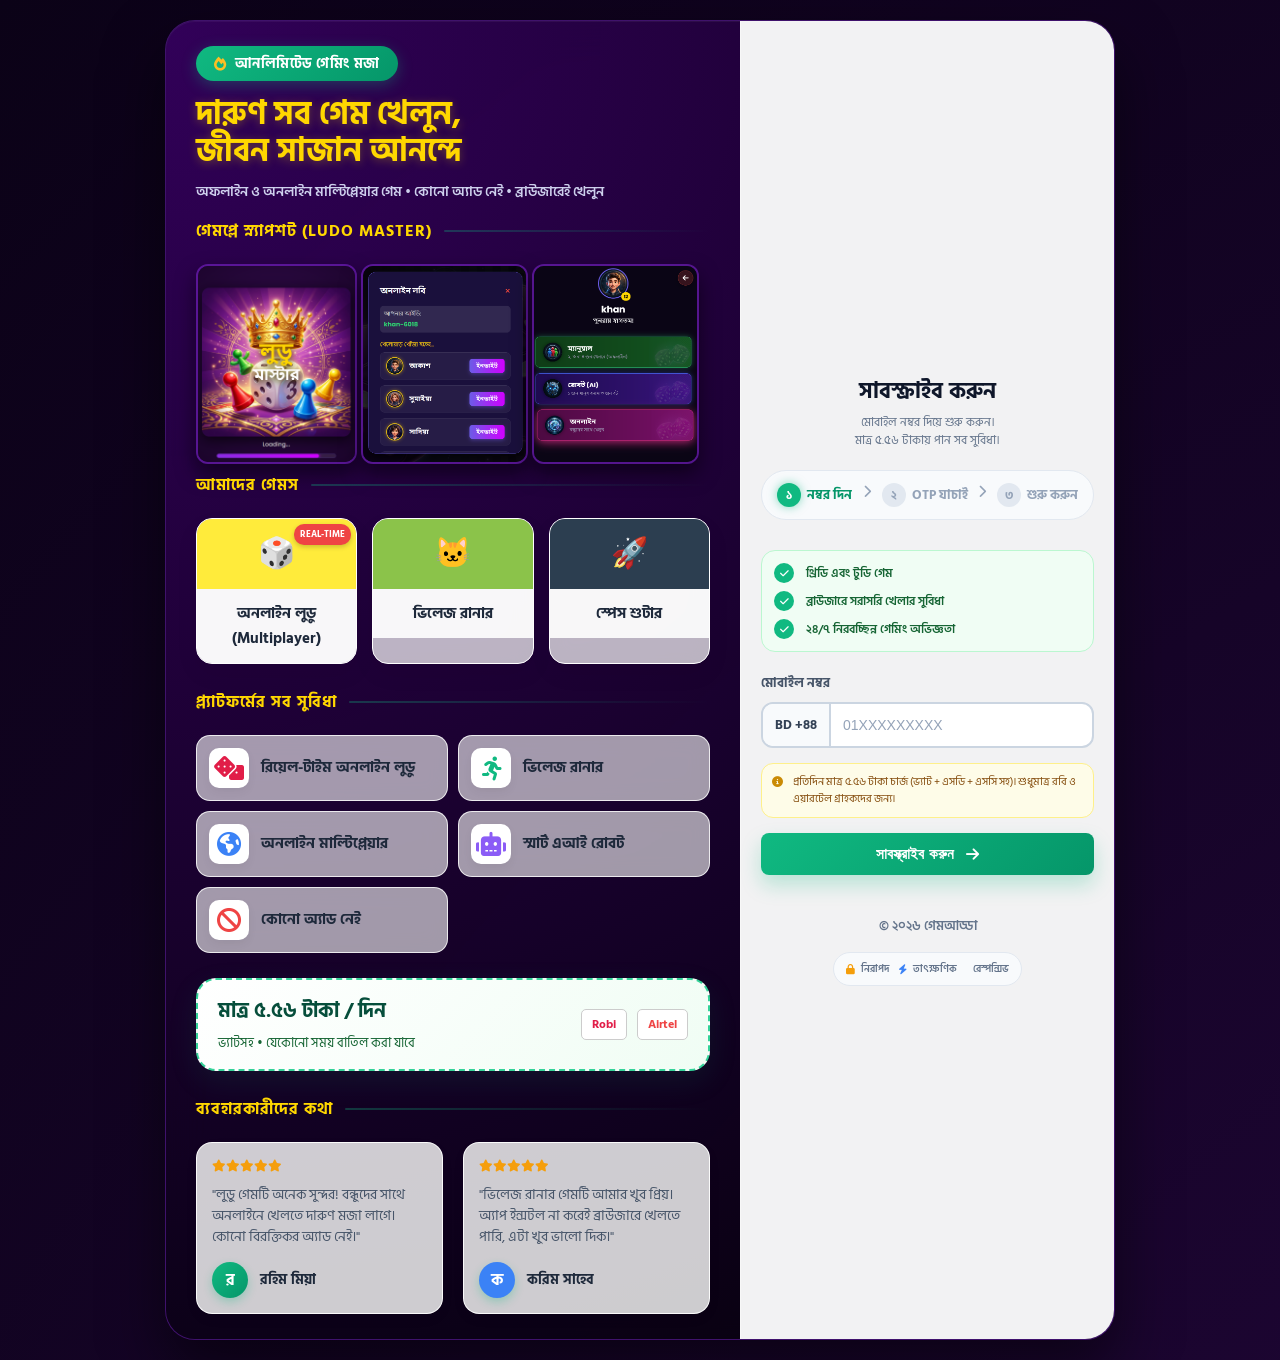
==== commit e70b7a13: "Auto deployment setup and bug fixes" ====
--- a/index.html
+++ b/index.html
@@ -32,6 +32,13 @@
         <h1 class="hero-title">দারুণ সব গেম খেলুন,<br>জীবন সাজান আনন্দে</h1>
         <p class="hero-subtitle">অফলাইন ও অনলাইন মাল্টিপ্লেয়ার গেম • কোনো অ্যাড নেই • ব্রাউজারেই খেলুন</p>
         
+        <div class="section-title">গেমপ্লে স্ন্যাপশট (Ludo Master)</div>
+        <div class="screenshot-gallery hide-scrollbar">
+            <img src="assets/ludo_ss1.png" alt="Ludo Game Splash Screen">
+            <img src="assets/ludo_ss2.png" alt="Ludo Home Screen">
+            <img src="assets/ludo_ss3.png" alt="Ludo Online Lobby">
+        </div>
+        
         <div class="section-title">আমাদের গেমস</div>
         <div class="landing-games">
             <div class="landing-game-card">
@@ -300,22 +307,6 @@
 
     <script>
         document.addEventListener('DOMContentLoaded', function() {
-            const isLoggedIn = localStorage.getItem('isLoggedIn');
-            
-            // Hide subscribe/faq buttons and show profile if logged in
-            if (isLoggedIn === 'true') {
-                const subBtn = document.getElementById('subscribeBtn');
-                const faqBtn = document.getElementById('faqBtn');
-                const profileContainer = document.getElementById('profileContainer');
-                const profilePhone = document.getElementById('profilePhone');
-                
-                if (subBtn) subBtn.style.display = 'none';
-                if (faqBtn) faqBtn.style.display = 'none';
-                if (profileContainer) {
-                    profileContainer.style.display = 'block';
-                    profilePhone.innerText = localStorage.getItem('phone') || 'Unknown Number';
-                }
-            }
 
             // Profile dropdown toggle
             const profileIcon = document.getElementById('profileIcon');
@@ -396,8 +387,7 @@
                         async () => {
                             // Bypass for demo number
                             if (phone === '01700000000' || phone === '01800000000') {
-                                localStorage.removeItem('isLoggedIn');
-                                localStorage.removeItem('phone');
+                                localStorage.clear();
                                 showCustomModal('সফল!', 'আনসাবস্ক্রাইব সফল হয়েছে।', false, () => {
                                     logoutAndShowLanding();
                                 });
@@ -416,8 +406,7 @@
                                 const data = await res.json();
                                 
                                 if (data.success || data.subscriptionStatus === 'UNREGISTERED') {
-                                    localStorage.removeItem('isLoggedIn');
-                                    localStorage.removeItem('phone');
+                                    localStorage.clear();
                                     logoutAndShowLanding();
                                 } else {
                                     showCustomModal('ব্যর্থ!', data.error || 'আনসাবস্ক্রাইব করতে ব্যর্থ হয়েছে।', false);
@@ -476,18 +465,31 @@
         function updateUIVisibility() {
             const isLoggedIn = localStorage.getItem("isLoggedIn") === "true";
             document.getElementById('pageLoader').style.display = 'none';
+            
+            const subBtn = document.getElementById('subscribeBtn');
+            const faqBtn = document.getElementById('faqBtn');
+            const profileContainer = document.getElementById('profileContainer');
+            const profilePhone = document.getElementById('profilePhone');
+
             if (isLoggedIn) {
                 document.getElementById('landing-ui').style.display = 'none';
                 document.getElementById('hub-ui').style.display = 'block';
                 document.body.classList.add('hub-mode');
                 
-                // Initialize hub logic (update profile name)
-                const profilePhone = document.getElementById('profilePhone');
-                if(profilePhone) profilePhone.innerText = localStorage.getItem('phone') || 'Unknown Number';
+                if (subBtn) subBtn.style.display = 'none';
+                if (faqBtn) faqBtn.style.display = 'none';
+                if (profileContainer) {
+                    profileContainer.style.display = 'block';
+                    if (profilePhone) profilePhone.innerText = localStorage.getItem('phone') || 'Unknown Number';
+                }
             } else {
-                document.getElementById('landing-ui').style.display = 'block'; // Or flex, let's just leave it, landing-container has its own layout
+                document.getElementById('landing-ui').style.display = 'block';
                 document.getElementById('hub-ui').style.display = 'none';
                 document.body.classList.remove('hub-mode');
+                
+                if (subBtn) subBtn.style.display = 'inline-block';
+                if (faqBtn) faqBtn.style.display = 'inline-block';
+                if (profileContainer) profileContainer.style.display = 'none';
             }
         }
 
@@ -496,8 +498,7 @@
         }
 
         function logoutAndShowLanding() {
-            localStorage.removeItem('isLoggedIn');
-            localStorage.removeItem('phone');
+            localStorage.clear();
             updateUIVisibility();
         }
 
@@ -530,8 +531,11 @@
         loader.style.display = "block";
 
         try {
-            const res = await fetch("auth/send_otp.php", {
+            const res = await fetch("/auth/send_otp.php", {
                 method: "POST",
+                headers: {
+                    'Content-Type': 'application/x-www-form-urlencoded'
+                },
                 body: new URLSearchParams({ user_mobile: phone })
             });
 
@@ -555,10 +559,14 @@
             }
 
         } catch (e) {
-            alert("Network error");
-        } finally {
+            console.error("Fetch error:", e);
             btn.disabled = false;
             loader.style.display = "none";
+            if (e.message.includes("Failed to fetch")) {
+                alert("ইন্টারনেট সমস্যা অথবা AdBlocker/VPN রিকোয়েস্ট ব্লক করেছে। দয়া করে AdBlocker বা VPN বন্ধ করে আবার চেষ্টা করুন।");
+            } else {
+                alert("Error: " + e.message);
+            }
         }
     }
 </script>
--- a/landing-style.css
+++ b/landing-style.css
@@ -8,12 +8,8 @@
 
 body {
     font-family: 'Hind Siliguri', sans-serif;
-    color: #1e293b;
-    min-height: 100vh;
-    display: flex;
-    justify-content: center;
-    align-items: center;
-    background: linear-gradient(-45deg, #a7f3d0, #6ee7b7, #10b981, #dcfce7);
+    background: radial-gradient(circle at center, #2c084a, #0b0217);
+    color: #e2e8f0;
     background-size: 400% 400%;
     animation: gradientBG 15s ease infinite;
     padding: 20px;
@@ -27,24 +23,24 @@
 
 .landing-container {
     width: 100%;
-    max-width: 1200px;
+    max-width: 950px;
     margin: 0 auto;
     display: flex;
     flex-wrap: wrap;
-    background: rgba(255, 255, 255, 0.85);
+    background: rgba(15, 2, 30, 0.85);
     backdrop-filter: blur(20px);
     -webkit-backdrop-filter: blur(20px);
-    border: 1px solid rgba(255, 255, 255, 0.5);
+    border: 1px solid rgba(138, 43, 226, 0.4);
     border-radius: 30px;
     overflow: hidden;
-    box-shadow: 0 30px 60px rgba(0, 0, 0, 0.15), inset 0 1px 0 rgba(255, 255, 255, 0.6);
+    box-shadow: 0 30px 60px rgba(0, 0, 0, 0.5), inset 0 1px 0 rgba(255, 255, 255, 0.1);
 }
 
 /* LEFT SIDE */
 .left-pane {
     flex: 1 1 550px;
-    background: radial-gradient(circle at top left, rgba(255,255,255,0.9), rgba(255,255,255,0.4));
-    padding: 40px 40px;
+    background: radial-gradient(circle at top left, rgba(75, 0, 130, 0.6), rgba(0,0,0,0.4));
+    padding: 25px 30px;
     position: relative;
 }
 
@@ -65,25 +61,25 @@
 }
 
 .hero-title {
-    font-size: 36px;
+    font-size: 32px;
     font-weight: 700;
     line-height: 1.15;
-    color: #064e3b;
+    color: #ffd700;
+    margin-bottom: 10px;
+    text-shadow: 0 2px 10px rgba(255, 215, 0, 0.3);
+}
+
+.hero-subtitle {
+    font-size: 14px;
+    color: #e0e7ff;
     margin-bottom: 15px;
-    text-shadow: 0 2px 10px rgba(0,0,0,0.05);
-}
-
-.hero-subtitle {
-    font-size: 16px;
-    color: #047857;
-    margin-bottom: 25px;
     font-weight: 600;
     opacity: 0.9;
 }
 
 .section-title {
     font-size: 16px;
-    color: #064e3b;
+    color: #ffd700;
     font-weight: 700;
     margin-bottom: 20px;
     display: flex;
@@ -232,9 +228,9 @@
 
 /* RIGHT SIDE */
 .right-pane {
-    flex: 1 1 450px;
+    flex: 1 1 350px;
     background: rgba(255, 255, 255, 0.95);
-    padding: 40px 30px;
+    padding: 30px 20px;
     display: flex;
     flex-direction: column;
     justify-content: center;
@@ -480,7 +476,7 @@
     .feature-card { padding: 10px; font-size: 12px; gap: 8px; flex-direction: column; text-align: center; }
     
     .left-pane { padding: 25px 15px; }
-    .right-pane { padding: 25px 15px; }
+     padding: 25px 15px; }
     
     .auth-header { margin-bottom: 20px; }
     .auth-header h2 { font-size: 22px; margin-bottom: 5px; }
@@ -496,3 +492,13 @@
     
     .trust-badges { padding: 8px 12px; gap: 10px; font-size: 10px; flex-wrap: wrap; justify-content: center; }
 }
+
+/* Screenshots Area */
+.screenshot-gallery { display: flex; gap: 15px; margin-bottom: 20px; overflow-x: auto; padding-bottom: 10px; }
+.screenshot-gallery::-webkit-scrollbar { height: 8px; }
+.screenshot-gallery::-webkit-scrollbar-thumb { background: #8a2be2; border-radius: 4px; }
+.screenshot-gallery img { height: 200px; border-radius: 12px; border: 2px solid rgba(138, 43, 226, 0.5); box-shadow: 0 10px 20px rgba(0,0,0,0.5); transition: transform 0.3s; }
+.screenshot-gallery img:hover { transform: scale(1.05); }
+@media (max-width: 480px) { .screenshot-gallery img { height: 140px; } }
+
+.hide-scrollbar::-webkit-scrollbar { display: none; } .hide-scrollbar { -ms-overflow-style: none; scrollbar-width: none; }
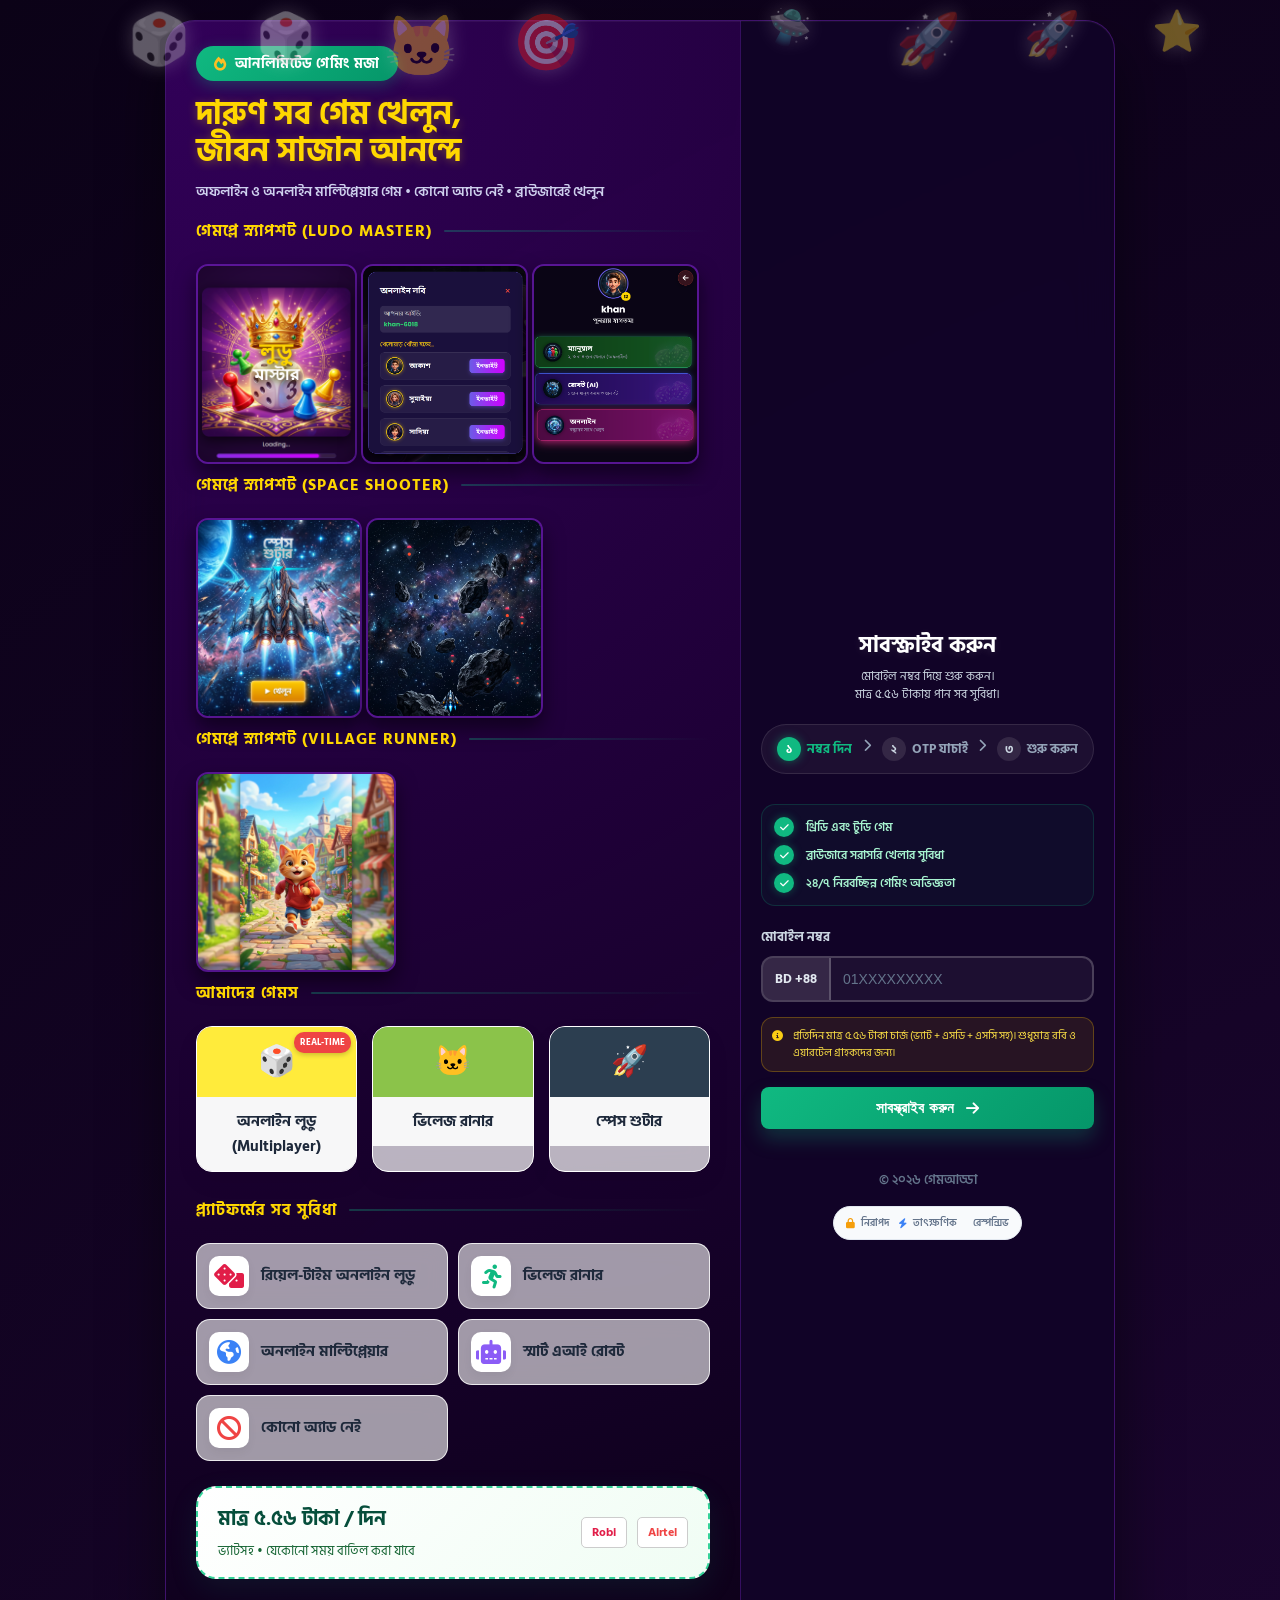
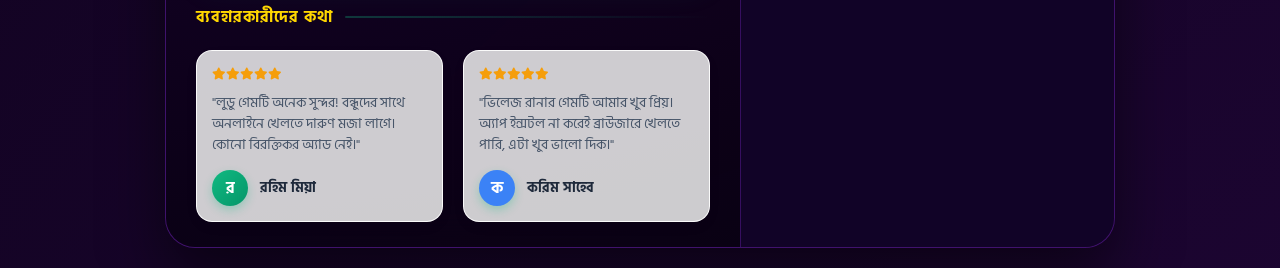
==== commit 8ad58de2: "Update landing page UI with Space Shooter and Village Runner snapshots, dark pane, and animations" ====
--- a/index.html
+++ b/index.html
@@ -21,6 +21,16 @@
 
     <!-- LANDING UI -->
     <div id="landing-ui" style="display:none;">
+    <div class="floating-elements">
+        <div class="float-icon">🎲</div>
+        <div class="float-icon">🚀</div>
+        <div class="float-icon">🐱</div>
+        <div class="float-icon">🛸</div>
+        <div class="float-icon">🎯</div>
+        <div class="float-icon">⭐</div>
+        <div class="float-icon">🎲</div>
+        <div class="float-icon">🚀</div>
+    </div>
 <div class="landing-container">
     
     <!-- LEFT SIDE: Promotional Content -->
@@ -37,6 +47,17 @@
             <img src="assets/ludo_ss1.png" alt="Ludo Game Splash Screen">
             <img src="assets/ludo_ss2.png" alt="Ludo Home Screen">
             <img src="assets/ludo_ss3.png" alt="Ludo Online Lobby">
+        </div>
+
+        <div class="section-title">গেমপ্লে স্ন্যাপশট (Space Shooter)</div>
+        <div class="screenshot-gallery hide-scrollbar">
+            <img src="games/space-shooter/sp1.png" alt="Space Shooter Snapshot 1">
+            <img src="games/space-shooter/sp2.png" alt="Space Shooter Snapshot 2">
+        </div>
+
+        <div class="section-title">গেমপ্লে স্ন্যাপশট (Village Runner)</div>
+        <div class="screenshot-gallery hide-scrollbar">
+            <img src="games/village-runner/bg.png" alt="Village Runner Gameplay">
         </div>
         
         <div class="section-title">আমাদের গেমস</div>
--- a/landing-style.css
+++ b/landing-style.css
@@ -34,7 +34,44 @@
     border-radius: 30px;
     overflow: hidden;
     box-shadow: 0 30px 60px rgba(0, 0, 0, 0.5), inset 0 1px 0 rgba(255, 255, 255, 0.1);
-}
+    position: relative;
+    z-index: 1;
+}
+
+/* Floating Animations for Landing Page Background */
+.floating-elements {
+    position: fixed;
+    top: 0;
+    left: 0;
+    width: 100vw;
+    height: 100vh;
+    overflow: hidden;
+    pointer-events: none;
+    z-index: 10;
+}
+.float-icon {
+    position: absolute;
+    font-size: 40px;
+    opacity: 0.4;
+    animation: floatAnim linear infinite;
+    filter: drop-shadow(0 0 10px rgba(255, 255, 255, 0.5));
+}
+
+@keyframes floatAnim {
+    0% { transform: translateY(100vh) rotate(0deg) scale(0.8); opacity: 0; }
+    10% { opacity: 0.5; }
+    90% { opacity: 0.5; }
+    100% { transform: translateY(-20vh) rotate(360deg) scale(1.2); opacity: 0; }
+}
+
+.float-icon:nth-child(1) { left: 10%; animation-duration: 15s; animation-delay: 0s; font-size: 50px; }
+.float-icon:nth-child(2) { left: 80%; animation-duration: 20s; animation-delay: 2s; font-size: 45px; }
+.float-icon:nth-child(3) { left: 30%; animation-duration: 12s; animation-delay: 5s; font-size: 60px; }
+.float-icon:nth-child(4) { left: 60%; animation-duration: 18s; animation-delay: 1s; font-size: 35px; }
+.float-icon:nth-child(5) { left: 40%; animation-duration: 22s; animation-delay: 7s; font-size: 55px; }
+.float-icon:nth-child(6) { left: 90%; animation-duration: 14s; animation-delay: 4s; font-size: 40px; }
+.float-icon:nth-child(7) { left: 20%; animation-duration: 17s; animation-delay: 3s; font-size: 48px; }
+.float-icon:nth-child(8) { left: 70%; animation-duration: 19s; animation-delay: 6s; font-size: 52px; }
 
 /* LEFT SIDE */
 .left-pane {
@@ -229,14 +266,14 @@
 /* RIGHT SIDE */
 .right-pane {
     flex: 1 1 350px;
-    background: rgba(255, 255, 255, 0.95);
+    background: rgba(20, 5, 45, 0.6);
     padding: 30px 20px;
     display: flex;
     flex-direction: column;
     justify-content: center;
     align-items: center;
     position: relative;
-    border-left: 1px solid rgba(255, 255, 255, 0.5);
+    border-left: 1px solid rgba(138, 43, 226, 0.3);
 }
 
 .auth-box {
@@ -255,11 +292,12 @@
 .auth-header h2 {
     font-size: 32px;
     font-weight: 800;
-    color: #0f172a;
+    color: #ffffff;
     margin-bottom: 12px;
+    text-shadow: 0 2px 10px rgba(255, 255, 255, 0.1);
 }
 .auth-header p {
-    color: #64748b;
+    color: #cbd5e1;
     font-size: 15px;
     line-height: 1.5;
 }
@@ -267,14 +305,14 @@
 .progress-steps {
     display: flex;
     justify-content: space-between;
-    background: #f8fafc;
+    background: rgba(255, 255, 255, 0.05);
     padding: 12px 15px;
     border-radius: 30px;
     margin-bottom: 30px;
     font-size: 13px;
     font-weight: 700;
     color: #94a3b8;
-    border: 1px solid #e2e8f0;
+    border: 1px solid rgba(255, 255, 255, 0.1);
 }
 .step {
     display: flex;
@@ -282,17 +320,18 @@
     gap: 6px;
 }
 .step.active {
-    color: #059669;
+    color: #10b981;
 }
 .step-num {
     width: 24px;
     height: 24px;
     border-radius: 50%;
-    background: #e2e8f0;
+    background: rgba(255, 255, 255, 0.1);
     display: flex;
     justify-content: center;
     align-items: center;
     font-size: 12px;
+    color: #cbd5e1;
 }
 .step.active .step-num {
     background: #10b981;
@@ -301,8 +340,8 @@
 }
 
 .benefit-list {
-    background: #f0fdf4;
-    border: 1px solid #bbf7d0;
+    background: rgba(16, 185, 129, 0.05);
+    border: 1px solid rgba(16, 185, 129, 0.2);
     padding: 18px;
     border-radius: 14px;
     margin-bottom: 30px;
@@ -313,7 +352,7 @@
     gap: 12px;
     font-size: 14px;
     font-weight: 600;
-    color: #166534;
+    color: #a7f3d0;
     margin-bottom: 12px;
 }
 .benefit-item:last-child { margin-bottom: 0; }
@@ -324,12 +363,13 @@
     display: flex; justify-content: center; align-items: center;
     border-radius: 50%;
     font-size: 10px;
+    box-shadow: 0 0 8px rgba(16, 185, 129, 0.4);
 }
 
 .input-label {
     font-size: 13px;
     font-weight: 700;
-    color: #475569;
+    color: #cbd5e1;
     margin-bottom: 8px;
     display: block;
     text-align: left;
@@ -337,8 +377,8 @@
 
 .phone-input-group {
     display: flex;
-    background: #ffffff;
-    border: 2px solid #cbd5e1;
+    background: rgba(255, 255, 255, 0.05);
+    border: 2px solid rgba(255, 255, 255, 0.2);
     border-radius: 12px;
     overflow: hidden;
     margin-bottom: 15px;
@@ -347,13 +387,14 @@
 .phone-input-group:focus-within {
     border-color: #10b981;
     box-shadow: 0 0 0 4px rgba(16, 185, 129, 0.1);
+    background: rgba(255, 255, 255, 0.1);
 }
 .phone-prefix {
-    background: #f8fafc;
+    background: rgba(255, 255, 255, 0.1);
     padding: 15px 18px;
     font-weight: 700;
-    color: #334155;
-    border-right: 2px solid #cbd5e1;
+    color: #e2e8f0;
+    border-right: 2px solid rgba(255, 255, 255, 0.2);
     display: flex;
     align-items: center;
 }
@@ -363,12 +404,12 @@
     padding: 15px 18px;
     font-size: 18px;
     font-weight: 600;
-    color: #0f172a;
+    color: #ffffff;
     outline: none;
     background: transparent;
 }
 .phone-input::placeholder {
-    color: #94a3b8;
+    color: #64748b;
     font-weight: 400;
 }
 
@@ -376,18 +417,18 @@
     display: flex;
     align-items: flex-start;
     gap: 10px;
-    background: #fefce8;
-    color: #854d0e;
+    background: rgba(234, 179, 8, 0.1);
+    color: #fde047;
     padding: 15px;
     border-radius: 12px;
     font-size: 12px;
     line-height: 1.5;
     margin-bottom: 25px;
-    border: 1px solid #fef08a;
+    border: 1px solid rgba(234, 179, 8, 0.3);
 }
 .charge-info i {
     margin-top: 2px;
-    color: #ca8a04;
+    color: #facc15;
 }
 
 .btn-submit {
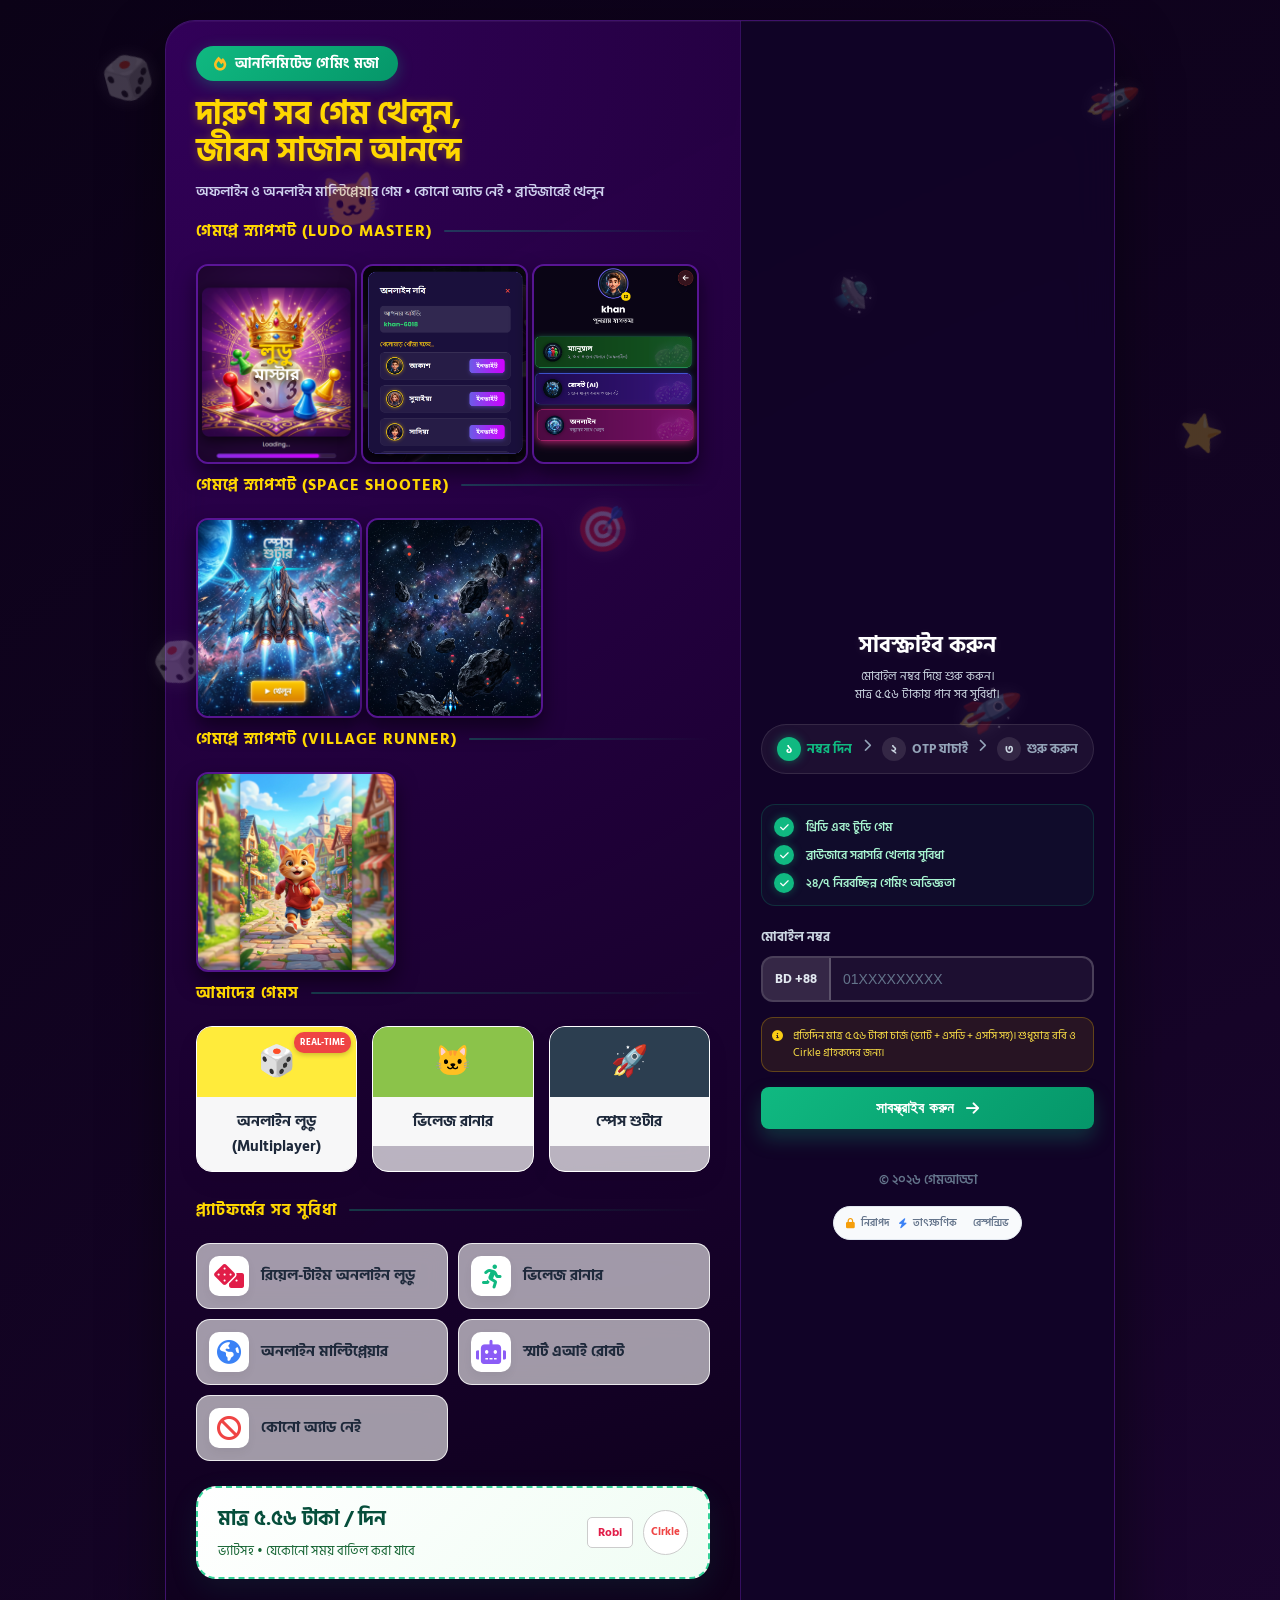
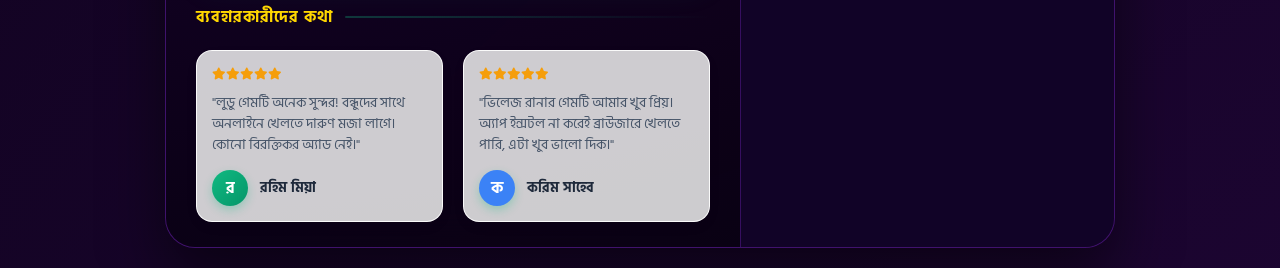
==== commit 5faa8f3b: "Update Airtel to Cirkle text and styling" ====
--- a/index.html
+++ b/index.html
@@ -1,483 +1,507 @@
 <!DOCTYPE html>
 <html lang="bn">
+
 <head>
     <meta charset="UTF-8">
+    <meta name="google" content="notranslate">
     <meta name="viewport" content="width=device-width, initial-scale=1.0">
     <title>GameAdda - বাংলাদেশের সেরা গেম প্ল্যাটফর্ম</title>
+    <link rel="icon" type="image/svg+xml" href="icon.svg">
     <link href="https://cdnjs.cloudflare.com/ajax/libs/font-awesome/6.0.0/css/all.min.css" rel="stylesheet">
     <link href="https://fonts.googleapis.com/css2?family=Hind+Siliguri:wght@400;600;700&display=swap" rel="stylesheet">
     <link rel="stylesheet" href="landing-style.css">
     <link rel="stylesheet" href="hub-style.css">
-    
+
     <link rel="manifest" href="manifest.json">
     <link rel="icon" type="image/svg+xml" href="icon.svg">
     <meta name="theme-color" content="#10b981">
 </head>
+
 <body>
     <!-- LOADING SPINNER -->
-    <div id="pageLoader" style="position:fixed;top:0;left:0;width:100vw;height:100vh;background:#fff;z-index:9999;display:flex;justify-content:center;align-items:center;">
+    <div id="pageLoader"
+        style="position:fixed;top:0;left:0;width:100vw;height:100vh;background:#fff;z-index:9999;display:flex;justify-content:center;align-items:center;">
         <h2 style="color:#10b981;">লোড হচ্ছে...</h2>
     </div>
 
     <!-- LANDING UI -->
     <div id="landing-ui" style="display:none;">
-    <div class="floating-elements">
-        <div class="float-icon">🎲</div>
-        <div class="float-icon">🚀</div>
-        <div class="float-icon">🐱</div>
-        <div class="float-icon">🛸</div>
-        <div class="float-icon">🎯</div>
-        <div class="float-icon">⭐</div>
-        <div class="float-icon">🎲</div>
-        <div class="float-icon">🚀</div>
+        <div class="floating-elements">
+            <div class="float-icon">🎲</div>
+            <div class="float-icon">🚀</div>
+            <div class="float-icon">🐱</div>
+            <div class="float-icon">🛸</div>
+            <div class="float-icon">🎯</div>
+            <div class="float-icon">⭐</div>
+            <div class="float-icon">🎲</div>
+            <div class="float-icon">🚀</div>
+        </div>
+        <div class="landing-container">
+
+            <!-- LEFT SIDE: Promotional Content -->
+            <div class="left-pane">
+                <div class="badge">
+                    <i class="fa-solid fa-fire" style="color: #fbbf24;"></i> আনলিমিটেড গেমিং মজা
+                </div>
+
+                <h1 class="hero-title">দারুণ সব গেম খেলুন,<br>জীবন সাজান আনন্দে</h1>
+                <p class="hero-subtitle">অফলাইন ও অনলাইন মাল্টিপ্লেয়ার গেম • কোনো অ্যাড নেই • ব্রাউজারেই খেলুন</p>
+
+                <div class="section-title">গেমপ্লে স্ন্যাপশট (Ludo Master)</div>
+                <div class="screenshot-gallery hide-scrollbar">
+                    <img src="assets/ludo_ss1.png" alt="Ludo Game Splash Screen">
+                    <img src="assets/ludo_ss2.png" alt="Ludo Home Screen">
+                    <img src="assets/ludo_ss3.png" alt="Ludo Online Lobby">
+                </div>
+
+                <div class="section-title">গেমপ্লে স্ন্যাপশট (Space Shooter)</div>
+                <div class="screenshot-gallery hide-scrollbar">
+                    <img src="games/space-shooter/sp1.png" alt="Space Shooter Snapshot 1">
+                    <img src="games/space-shooter/sp2.png" alt="Space Shooter Snapshot 2">
+                </div>
+
+                <div class="section-title">গেমপ্লে স্ন্যাপশট (Village Runner)</div>
+                <div class="screenshot-gallery hide-scrollbar">
+                    <img src="games/village-runner/bg.png" alt="Village Runner Gameplay">
+                </div>
+
+                <div class="section-title">আমাদের গেমস</div>
+                <div class="landing-games">
+                    <div class="landing-game-card">
+                        <div class="lgc-thumb" style="background: #ffeb3b; position: relative;">
+                            🎲
+                            <span
+                                style="position: absolute; top: 5px; right: 5px; background: #ef4444; color: white; font-size: 9px; padding: 3px 6px; border-radius: 10px; font-weight: bold; box-shadow: 0 2px 5px rgba(0,0,0,0.2);">REAL-TIME</span>
+                        </div>
+                        <div class="lgc-title">অনলাইন লুডু (Multiplayer)</div>
+                    </div>
+                    <div class="landing-game-card">
+                        <div class="lgc-thumb" style="background: #8bc34a;">🐱</div>
+                        <div class="lgc-title">ভিলেজ রানার</div>
+                    </div>
+                    <div class="landing-game-card">
+                        <div class="lgc-thumb" style="background: #2c3e50;">🚀</div>
+                        <div class="lgc-title">স্পেস শুটার</div>
+                    </div>
+                </div>
+
+                <div class="section-title">প্ল্যাটফর্মের সব সুবিধা</div>
+                <div class="features-grid">
+                    <div class="feature-card">
+                        <i class="fa-solid fa-dice" style="color: #e11d48; font-size: 24px;"></i>
+                        রিয়েল-টাইম অনলাইন লুডু
+                    </div>
+                    <div class="feature-card">
+                        <i class="fa-solid fa-person-running" style="color: #10b981; font-size: 24px;"></i>
+                        ভিলেজ রানার
+                    </div>
+                    <div class="feature-card">
+                        <i class="fa-solid fa-earth-americas" style="color: #3b82f6; font-size: 24px;"></i>
+                        অনলাইন মাল্টিপ্লেয়ার
+                    </div>
+                    <div class="feature-card">
+                        <i class="fa-solid fa-robot" style="color: #8b5cf6; font-size: 24px;"></i>
+                        স্মার্ট এআই রোবট
+                    </div>
+                    <div class="feature-card">
+                        <i class="fa-solid fa-ban" style="color: #ef4444; font-size: 24px;"></i>
+                        কোনো অ্যাড নেই
+                    </div>
+                </div>
+
+                <div class="price-banner">
+                    <div>
+                        <div class="price-text">মাত্র ৫.৫৬ টাকা / দিন</div>
+                        <div style="font-size: 13px; color: #166534; margin-top: 5px;">ভ্যাটসহ • যেকোনো সময় বাতিল করা
+                            যাবে</div>
+                    </div>
+                    <div style="display: flex; gap: 10px; align-items: center;">
+                        <div
+                            style="background: white; padding: 5px 10px; border-radius: 5px; font-weight: bold; font-size: 12px; border: 1px solid #ccc; color: #e11d48;">
+                            Robi</div>
+                        <div
+                            style="background: white; width: 45px; height: 45px; display: flex; justify-content: center; align-items: center; border-radius: 50%; font-weight: bold; font-size: 11px; border: 1px solid #ccc; color: #ef4444;">
+                            Cirkle</div>
+                    </div>
+                </div>
+
+                <div class="section-title">ব্যবহারকারীদের কথা</div>
+                <div class="testimonials">
+                    <div class="testi-card">
+                        <div class="stars">
+                            <i class="fa-solid fa-star"></i><i class="fa-solid fa-star"></i><i
+                                class="fa-solid fa-star"></i><i class="fa-solid fa-star"></i><i
+                                class="fa-solid fa-star"></i>
+                        </div>
+                        "লুডু গেমটি অনেক সুন্দর! বন্ধুদের সাথে অনলাইনে খেলতে দারুণ মজা লাগে। কোনো বিরক্তিকর অ্যাড নেই।"
+                        <div class="testi-user">
+                            <div class="testi-avatar">র</div>
+                            রহিম মিয়া
+                        </div>
+                    </div>
+                    <div class="testi-card">
+                        <div class="stars">
+                            <i class="fa-solid fa-star"></i><i class="fa-solid fa-star"></i><i
+                                class="fa-solid fa-star"></i><i class="fa-solid fa-star"></i><i
+                                class="fa-solid fa-star"></i>
+                        </div>
+                        "ভিলেজ রানার গেমটি আমার খুব প্রিয়। অ্যাপ ইন্সটল না করেই ব্রাউজারে খেলতে পারি, এটা খুব ভালো দিক।"
+                        <div class="testi-user">
+                            <div class="testi-avatar" style="background:#3b82f6;">ক</div>
+                            করিম সাহেব
+                        </div>
+                    </div>
+                </div>
+            </div>
+
+            <!-- RIGHT SIDE: Auth/Subscription Content -->
+            <div class="right-pane">
+                <div class="auth-box">
+                    <div class="auth-header">
+                        <h2>সাবস্ক্রাইব করুন</h2>
+                        <p>মোবাইল নম্বর দিয়ে শুরু করুন।<br>মাত্র ৫.৫৬ টাকায় পান সব সুবিধা।</p>
+                    </div>
+
+                    <div class="progress-steps">
+                        <div class="step active">
+                            <div class="step-num">১</div> নম্বর দিন
+                        </div>
+                        <i class="fa-solid fa-chevron-right" style="margin-top:2px;"></i>
+                        <div class="step">
+                            <div class="step-num">২</div> OTP যাচাই
+                        </div>
+                        <i class="fa-solid fa-chevron-right" style="margin-top:2px;"></i>
+                        <div class="step">
+                            <div class="step-num">৩</div> শুরু করুন
+                        </div>
+                    </div>
+
+                    <div class="benefit-list">
+                        <div class="benefit-item"><i class="fa-solid fa-check"></i> থ্রিডি এবং টুডি গেম</div>
+                        <div class="benefit-item"><i class="fa-solid fa-check"></i> ব্রাউজারে সরাসরি খেলার সুবিধা</div>
+                        <div class="benefit-item"><i class="fa-solid fa-check"></i> ২৪/৭ নিরবচ্ছিন্ন গেমিং অভিজ্ঞতা
+                        </div>
+                    </div>
+
+                    <label class="input-label">মোবাইল নম্বর</label>
+                    <div class="phone-input-group">
+                        <div class="phone-prefix">BD +88</div>
+                        <input type="tel" id="phone-input" class="phone-input" placeholder="01XXXXXXXXX">
+                    </div>
+
+                    <div class="charge-info">
+                        <i class="fa-solid fa-circle-info"></i>
+                        প্রতিদিন মাত্র ৫.৫৬ টাকা চার্জ (ভ্যাট + এসডি + এসসি সহ)। শুধুমাত্র রবি ও Cirkle গ্রাহকদের জন্য।
+                    </div>
+
+                    <button id="auth-btn" class="btn-submit" onclick="handleLogin()">
+                        সাবস্ক্রাইব করুন <i class="fa-solid fa-arrow-right"></i>
+                    </button>
+                    <div id="loader"
+                        style="display:none; text-align:center; color:#64748b; margin-top:10px; font-size:14px; font-weight:bold;">
+                        অপেক্ষা করুন...</div>
+
+                    <div class="footer-credits">
+                        © ২০২৬ গেমআড্ডা<br>
+                        <div class="trust-badges">
+                            <span><i class="fa-solid fa-lock" style="color:#f59e0b;"></i> নিরাপদ</span>
+                            <span><i class="fa-solid fa-bolt" style="color:#3b82f6;"></i> তাৎক্ষণিক</span>
+                            <span><i class="fa-solid fa-mobile-screen" style="color:#10b981;"></i> রেস্পন্সিভ</span>
+                        </div>
+                    </div>
+                </div>
+            </div>
+
+        </div>
     </div>
-<div class="landing-container">
-    
-    <!-- LEFT SIDE: Promotional Content -->
-    <div class="left-pane">
-        <div class="badge">
-            <i class="fa-solid fa-fire" style="color: #fbbf24;"></i> আনলিমিটেড গেমিং মজা
-        </div>
-        
-        <h1 class="hero-title">দারুণ সব গেম খেলুন,<br>জীবন সাজান আনন্দে</h1>
-        <p class="hero-subtitle">অফলাইন ও অনলাইন মাল্টিপ্লেয়ার গেম • কোনো অ্যাড নেই • ব্রাউজারেই খেলুন</p>
-        
-        <div class="section-title">গেমপ্লে স্ন্যাপশট (Ludo Master)</div>
-        <div class="screenshot-gallery hide-scrollbar">
-            <img src="assets/ludo_ss1.png" alt="Ludo Game Splash Screen">
-            <img src="assets/ludo_ss2.png" alt="Ludo Home Screen">
-            <img src="assets/ludo_ss3.png" alt="Ludo Online Lobby">
-        </div>
-
-        <div class="section-title">গেমপ্লে স্ন্যাপশট (Space Shooter)</div>
-        <div class="screenshot-gallery hide-scrollbar">
-            <img src="games/space-shooter/sp1.png" alt="Space Shooter Snapshot 1">
-            <img src="games/space-shooter/sp2.png" alt="Space Shooter Snapshot 2">
-        </div>
-
-        <div class="section-title">গেমপ্লে স্ন্যাপশট (Village Runner)</div>
-        <div class="screenshot-gallery hide-scrollbar">
-            <img src="games/village-runner/bg.png" alt="Village Runner Gameplay">
-        </div>
-        
-        <div class="section-title">আমাদের গেমস</div>
-        <div class="landing-games">
-            <div class="landing-game-card">
-                <div class="lgc-thumb" style="background: #ffeb3b; position: relative;">
-                    🎲
-                    <span style="position: absolute; top: 5px; right: 5px; background: #ef4444; color: white; font-size: 9px; padding: 3px 6px; border-radius: 10px; font-weight: bold; box-shadow: 0 2px 5px rgba(0,0,0,0.2);">REAL-TIME</span>
-                </div>
-                <div class="lgc-title">অনলাইন লুডু (Multiplayer)</div>
+
+    <!-- HUB UI -->
+    <div id="hub-ui" style="display:none;">
+        <nav class="navbar">
+            <div class="logo">গেমআড্ডা 🎮</div>
+            <div class="nav-links">
+                <a href="auth/login.html" class="nav-btn subscribe-btn" id="subscribeBtn">সাবস্ক্রাইব করুন</a>
+                <a href="#" class="nav-btn faq-btn" id="faqBtn">FAQ</a>
+
+                <div class="profile-container" id="profileContainer" style="display: none;">
+                    <div class="profile-icon" id="profileIcon">👤</div>
+                    <div class="profile-dropdown" id="profileDropdown" style="display: none;">
+                        <div class="profile-phone" id="profilePhone"></div>
+                        <button class="unsubscribe-btn" id="unsubscribeBtn">আনসাবস্ক্রাইব করুন</button>
+                    </div>
+                </div>
             </div>
-            <div class="landing-game-card">
-                <div class="lgc-thumb" style="background: #8bc34a;">🐱</div>
-                <div class="lgc-title">ভিলেজ রানার</div>
-            </div>
-            <div class="landing-game-card">
-                <div class="lgc-thumb" style="background: #2c3e50;">🚀</div>
-                <div class="lgc-title">স্পেস শুটার</div>
+        </nav>
+
+        <!-- Custom Confirm Modal -->
+        <div class="custom-modal-overlay" id="customModalOverlay" style="display: none;">
+            <div class="custom-modal">
+                <h3 id="customModalTitle">নিশ্চিত করুন</h3>
+                <p id="customModalText">আপনি কি নিশ্চিত যে আপনি আনসাবস্ক্রাইব করতে চান?</p>
+                <div class="custom-modal-actions" id="customModalActions">
+                    <button class="btn-cancel" id="customModalCancel">না</button>
+                    <button class="btn-confirm" id="customModalConfirm">হ্যাঁ</button>
+                </div>
             </div>
         </div>
 
-        <div class="section-title">প্ল্যাটফর্মের সব সুবিধা</div>
-        <div class="features-grid">
-            <div class="feature-card">
-                <i class="fa-solid fa-dice" style="color: #e11d48; font-size: 24px;"></i>
-                রিয়েল-টাইম অনলাইন লুডু
-            </div>
-            <div class="feature-card">
-                <i class="fa-solid fa-person-running" style="color: #10b981; font-size: 24px;"></i>
-                ভিলেজ রানার
-            </div>
-            <div class="feature-card">
-                <i class="fa-solid fa-earth-americas" style="color: #3b82f6; font-size: 24px;"></i>
-                অনলাইন মাল্টিপ্লেয়ার
-            </div>
-            <div class="feature-card">
-                <i class="fa-solid fa-robot" style="color: #8b5cf6; font-size: 24px;"></i>
-                স্মার্ট এআই রোবট
-            </div>
-            <div class="feature-card">
-                <i class="fa-solid fa-ban" style="color: #ef4444; font-size: 24px;"></i>
-                কোনো অ্যাড নেই
+        <!-- FAQ Modal -->
+        <div class="custom-modal-overlay" id="faqModalOverlay" style="display: none;">
+            <div class="custom-modal faq-modal">
+                <h3>হেল্প এবং FAQ</h3>
+
+                <div class="faq-content">
+                    <div class="faq-section">
+                        <h4>কীভাবে সাবস্ক্রাইব করবেন?</h4>
+                        <p>১. অ্যাপের যেকোনো ফিচারে ক্লিক করলে লগইন স্ক্রিন আসবে।</p>
+                        <p>২. সেখানে আপনার রবি বা Cirkle নম্বর দিন।</p>
+                        <p>৩. মোবাইলে আসা OTP কোডটি দিয়ে ভেরিফাই করলেই আপনার সাবস্ক্রিপশন চালু হয়ে যাবে।</p>
+                        <p class="charge-info">সাবস্ক্রিপশন চার্জ: ৪ টাকা/দিন (Vat+SC+SD)।</p>
+                    </div>
+
+                    <div class="faq-section">
+                        <h4>কীভাবে আনসাবস্ক্রাইব করবেন?</h4>
+                        <p>১. উপরে ডানদিকের "প্রোফাইল" (User) আইকনে ক্লিক করুন।</p>
+                        <p>২. "আনসাবস্ক্রাইব করুন" বাটনে ক্লিক করে নিশ্চিত করুন।</p>
+                        <p>৩. সাথে সাথে আপনার সাবস্ক্রিপশন বাতিল হয়ে যাবে এবং কোনো চার্জ কাটা হবে না।</p>
+                    </div>
+
+                    <div class="faq-section">
+                        <h4>সচরাচর জিজ্ঞাসা (FAQ)</h4>
+                        <p><strong>প্রশ্ন: অ্যাপটি কাদের জন্য?</strong></p>
+                        <p>উত্তর: এই 'গেমআড্ডা' প্ল্যাটফর্মটি সব বয়সী মানুষদের জন্য তৈরি করা হয়েছে, যেখানে
+                            সাবস্ক্রিপশনের মাধ্যমে আপনারা দারুণ সব থ্রিডি এবং টুডি গেম কোনো ডাউনলোড ছাড়াই সরাসরি উপভোগ
+                            করতে পারবেন।</p>
+
+                        <p class="mt-2"><strong>প্রশ্ন: আমার নম্বর কি নিরাপদ?</strong></p>
+                        <p>উত্তর: হ্যাঁ, আমরা BDApps এর অফিসিয়াল সিকিউর API ব্যবহার করি। আপনার নম্বর সম্পূর্ণ নিরাপদ।
+                        </p>
+                    </div>
+                </div>
+
+                <div class="custom-modal-actions mt-3">
+                    <button class="btn-confirm" id="closeFaqBtn">বন্ধ করুন</button>
+                </div>
             </div>
         </div>
-
-        <div class="price-banner">
-            <div>
-                <div class="price-text">মাত্র ৫.৫৬ টাকা / দিন</div>
-                <div style="font-size: 13px; color: #166534; margin-top: 5px;">ভ্যাটসহ • যেকোনো সময় বাতিল করা যাবে</div>
-            </div>
-            <div style="display: flex; gap: 10px;">
-                <div style="background: white; padding: 5px 10px; border-radius: 5px; font-weight: bold; font-size: 12px; border: 1px solid #ccc; color: #e11d48;">Robi</div>
-                <div style="background: white; padding: 5px 10px; border-radius: 5px; font-weight: bold; font-size: 12px; border: 1px solid #ccc; color: #ef4444;">Airtel</div>
-            </div>
+        <header class="hero">
+            <h1>আপনার প্রিয় গেমগুলো এক জায়গায়</h1>
+            <p>ব্রাউজারেই খেলুন দারুণ সব থ্রিডি এবং টুডি গেম, কোনো ডাউনলোডের ঝামেলা ছাড়াই!</p>
+        </header>
+
+
+
+        <!-- ROTATING TIPS -->
+        <div class="tip-bar">
+            <div class="tip-ico" id="tipIco">💡</div>
+            <div class="tip-text" id="tipText"><strong>গেমআড্ডা</strong> — সেরা গেমগুলো খেলুন কোনো ডাউনলোড ছাড়াই!</div>
         </div>
 
-        <div class="section-title">ব্যবহারকারীদের কথা</div>
-        <div class="testimonials">
-            <div class="testi-card">
-                <div class="stars">
-                    <i class="fa-solid fa-star"></i><i class="fa-solid fa-star"></i><i class="fa-solid fa-star"></i><i class="fa-solid fa-star"></i><i class="fa-solid fa-star"></i>
-                </div>
-                "লুডু গেমটি অনেক সুন্দর! বন্ধুদের সাথে অনলাইনে খেলতে দারুণ মজা লাগে। কোনো বিরক্তিকর অ্যাড নেই।"
-                <div class="testi-user">
-                    <div class="testi-avatar">র</div>
-                    রহিম মিয়া
-                </div>
-            </div>
-            <div class="testi-card">
-                <div class="stars">
-                    <i class="fa-solid fa-star"></i><i class="fa-solid fa-star"></i><i class="fa-solid fa-star"></i><i class="fa-solid fa-star"></i><i class="fa-solid fa-star"></i>
-                </div>
-                "ভিলেজ রানার গেমটি আমার খুব প্রিয়। অ্যাপ ইন্সটল না করেই ব্রাউজারে খেলতে পারি, এটা খুব ভালো দিক।"
-                <div class="testi-user">
-                    <div class="testi-avatar" style="background:#3b82f6;">ক</div>
-                    করিম সাহেব
-                </div>
-            </div>
-        </div>
-    </div>
-
-    <!-- RIGHT SIDE: Auth/Subscription Content -->
-    <div class="right-pane">
-        <div class="auth-box">
-            <div class="auth-header">
-                <h2>সাবস্ক্রাইব করুন</h2>
-                <p>মোবাইল নম্বর দিয়ে শুরু করুন।<br>মাত্র ৫.৫৬ টাকায় পান সব সুবিধা।</p>
-            </div>
-
-            <div class="progress-steps">
-                <div class="step active">
-                    <div class="step-num">১</div> নম্বর দিন
-                </div>
-                <i class="fa-solid fa-chevron-right" style="margin-top:2px;"></i>
-                <div class="step">
-                    <div class="step-num">২</div> OTP যাচাই
-                </div>
-                <i class="fa-solid fa-chevron-right" style="margin-top:2px;"></i>
-                <div class="step">
-                    <div class="step-num">৩</div> শুরু করুন
-                </div>
-            </div>
-
-            <div class="benefit-list">
-                <div class="benefit-item"><i class="fa-solid fa-check"></i> থ্রিডি এবং টুডি গেম</div>
-                <div class="benefit-item"><i class="fa-solid fa-check"></i> ব্রাউজারে সরাসরি খেলার সুবিধা</div>
-                <div class="benefit-item"><i class="fa-solid fa-check"></i> ২৪/৭ নিরবচ্ছিন্ন গেমিং অভিজ্ঞতা</div>
-            </div>
-
-            <label class="input-label">মোবাইল নম্বর</label>
-            <div class="phone-input-group">
-                <div class="phone-prefix">BD +88</div>
-                <input type="tel" id="phone-input" class="phone-input" placeholder="01XXXXXXXXX">
-            </div>
-
-            <div class="charge-info">
-                <i class="fa-solid fa-circle-info"></i>
-                প্রতিদিন মাত্র ৫.৫৬ টাকা চার্জ (ভ্যাট + এসডি + এসসি সহ)। শুধুমাত্র রবি ও এয়ারটেল গ্রাহকদের জন্য।
-            </div>
-
-            <button id="auth-btn" class="btn-submit" onclick="handleLogin()">
-                সাবস্ক্রাইব করুন <i class="fa-solid fa-arrow-right"></i>
-            </button>
-            <div id="loader" style="display:none; text-align:center; color:#64748b; margin-top:10px; font-size:14px; font-weight:bold;">অপেক্ষা করুন...</div>
-
-            <div class="footer-credits">
-                © ২০২৬ গেমআড্ডা<br>
-                <div class="trust-badges">
-                    <span><i class="fa-solid fa-lock" style="color:#f59e0b;"></i> নিরাপদ</span>
-                    <span><i class="fa-solid fa-bolt" style="color:#3b82f6;"></i> তাৎক্ষণিক</span>
-                    <span><i class="fa-solid fa-mobile-screen" style="color:#10b981;"></i> রেস্পন্সিভ</span>
-                </div>
-            </div>
-        </div>
-    </div>
-
-</div>
-    </div>
-
-    <!-- HUB UI -->
-    <div id="hub-ui" style="display:none;">
-<nav class="navbar">
-        <div class="logo">গেমআড্ডা 🎮</div>
-        <div class="nav-links">
-            <a href="auth/login.html" class="nav-btn subscribe-btn" id="subscribeBtn">সাবস্ক্রাইব করুন</a>
-            <a href="#" class="nav-btn faq-btn" id="faqBtn">FAQ</a>
-            
-            <div class="profile-container" id="profileContainer" style="display: none;">
-                <div class="profile-icon" id="profileIcon">👤</div>
-                <div class="profile-dropdown" id="profileDropdown" style="display: none;">
-                    <div class="profile-phone" id="profilePhone"></div>
-                    <button class="unsubscribe-btn" id="unsubscribeBtn">আনসাবস্ক্রাইব করুন</button>
-                </div>
-            </div>
-        </div>
-    </nav>
-
-    <!-- Custom Confirm Modal -->
-    <div class="custom-modal-overlay" id="customModalOverlay" style="display: none;">
-        <div class="custom-modal">
-            <h3 id="customModalTitle">নিশ্চিত করুন</h3>
-            <p id="customModalText">আপনি কি নিশ্চিত যে আপনি আনসাবস্ক্রাইব করতে চান?</p>
-            <div class="custom-modal-actions" id="customModalActions">
-                <button class="btn-cancel" id="customModalCancel">না</button>
-                <button class="btn-confirm" id="customModalConfirm">হ্যাঁ</button>
-            </div>
-        </div>
-    </div>
-    
-    <!-- FAQ Modal -->
-    <div class="custom-modal-overlay" id="faqModalOverlay" style="display: none;">
-        <div class="custom-modal faq-modal">
-            <h3>হেল্প এবং FAQ</h3>
-            
-            <div class="faq-content">
-                <div class="faq-section">
-                    <h4>কীভাবে সাবস্ক্রাইব করবেন?</h4>
-                    <p>১. অ্যাপের যেকোনো ফিচারে ক্লিক করলে লগইন স্ক্রিন আসবে।</p>
-                    <p>২. সেখানে আপনার রবি বা এয়ারটেল নম্বর দিন।</p>
-                    <p>৩. মোবাইলে আসা OTP কোডটি দিয়ে ভেরিফাই করলেই আপনার সাবস্ক্রিপশন চালু হয়ে যাবে।</p>
-                    <p class="charge-info">সাবস্ক্রিপশন চার্জ: ৪ টাকা/দিন (Vat+SC+SD)।</p>
-                </div>
-                
-                <div class="faq-section">
-                    <h4>কীভাবে আনসাবস্ক্রাইব করবেন?</h4>
-                    <p>১. উপরে ডানদিকের "প্রোফাইল" (User) আইকনে ক্লিক করুন।</p>
-                    <p>২. "আনসাবস্ক্রাইব করুন" বাটনে ক্লিক করে নিশ্চিত করুন।</p>
-                    <p>৩. সাথে সাথে আপনার সাবস্ক্রিপশন বাতিল হয়ে যাবে এবং কোনো চার্জ কাটা হবে না।</p>
-                </div>
-
-                <div class="faq-section">
-                    <h4>সচরাচর জিজ্ঞাসা (FAQ)</h4>
-                    <p><strong>প্রশ্ন: অ্যাপটি কাদের জন্য?</strong></p>
-                    <p>উত্তর: এই 'গেমআড্ডা' প্ল্যাটফর্মটি সব বয়সী মানুষদের জন্য তৈরি করা হয়েছে, যেখানে সাবস্ক্রিপশনের মাধ্যমে আপনারা দারুণ সব থ্রিডি এবং টুডি গেম কোনো ডাউনলোড ছাড়াই সরাসরি উপভোগ করতে পারবেন।</p>
-                    
-                    <p class="mt-2"><strong>প্রশ্ন: আমার নম্বর কি নিরাপদ?</strong></p>
-                    <p>উত্তর: হ্যাঁ, আমরা BDApps এর অফিসিয়াল সিকিউর API ব্যবহার করি। আপনার নম্বর সম্পূর্ণ নিরাপদ।</p>
-                </div>
-            </div>
-
-            <div class="custom-modal-actions mt-3">
-                <button class="btn-confirm" id="closeFaqBtn">বন্ধ করুন</button>
-            </div>
-        </div>
-    </div>
-    <header class="hero">
-        <h1>আপনার প্রিয় গেমগুলো এক জায়গায়</h1>
-        <p>ব্রাউজারেই খেলুন দারুণ সব থ্রিডি এবং টুডি গেম, কোনো ডাউনলোডের ঝামেলা ছাড়াই!</p>
-    </header>
-
-
-
-    <!-- ROTATING TIPS -->
-    <div class="tip-bar">
-        <div class="tip-ico" id="tipIco">💡</div>
-        <div class="tip-text" id="tipText"><strong>গেমআড্ডা</strong> — সেরা গেমগুলো খেলুন কোনো ডাউনলোড ছাড়াই!</div>
-    </div>
-
-    <main class="games-container">
-        <!-- Game Card 1 -->
-        <a href="games/village-runner/index.html" class="game-card">
-            <div class="game-thumbnail" style="background-color: #8bc34a; display:flex; justify-content:center; align-items:center;">
-                <div class="cat-icon">🐱</div>
-                <div class="play-icon">
-                    <svg viewBox="0 0 24 24" width="32" height="32" fill="white">
-                        <path d="M8 5v14l11-7z"/>
-                    </svg>
-                </div>
-            </div>
-            <div class="game-info">
-                <h3>বিড়াল দৌড় 3D</h3>
-                <p>একটি দারুণ থ্রিডি এন্ডলেস রানার গেম যেখানে একটি কিউট বিড়াল গ্রামের রাস্তায় দৌড়ায়।</p>
-            </div>
-        </a>
-
-        <!-- Game Card 2 -->
-        <a href="games/ludo-master/index.html" class="game-card">
-            <div class="game-thumbnail" style="background-color: #ffeb3b; display:flex; justify-content:center; align-items:center;">
-                <div class="dice-icon">🎲</div>
-                <div class="play-icon">
-                    <svg viewBox="0 0 24 24" width="32" height="32" fill="white">
-                        <path d="M8 5v14l11-7z"/>
-                    </svg>
-                </div>
-            </div>
-            <div class="game-info">
-                <h3>লুডু মাস্টার</h3>
-                <p>বন্ধুদের সাথে লোকাল মাল্টিপ্লেয়ারে লুডু খেলার মজা।</p>
-            </div>
-        </a>
-
-        <!-- Game Card 3 -->
-        <a href="games/space-shooter/index.html" class="game-card">
-            <div class="game-thumbnail" style="background-color: #2c3e50; display:flex; justify-content:center; align-items:center;">
-                <div class="rocket-icon">🚀</div>
-                <div class="play-icon">
-                    <svg viewBox="0 0 24 24" width="32" height="32" fill="white">
-                        <path d="M8 5v14l11-7z"/>
-                    </svg>
-                </div>
-            </div>
-            <div class="game-info">
-                <h3>স্পেস শুটার</h3>
-                <p>মহাকাশে এলিয়েনদের সাথে যুদ্ধ।</p>
-            </div>
-        </a>
-    </main>
-
-    <script>
-        document.addEventListener('DOMContentLoaded', function() {
-
-            // Profile dropdown toggle
-            const profileIcon = document.getElementById('profileIcon');
-            const profileDropdown = document.getElementById('profileDropdown');
-            if (profileIcon && profileDropdown) {
-                profileIcon.addEventListener('click', (e) => {
-                    e.stopPropagation();
-                    profileDropdown.style.display = profileDropdown.style.display === 'none' ? 'block' : 'none';
+        <main class="games-container">
+            <!-- Game Card 1 -->
+            <a href="games/village-runner/index.html" class="game-card">
+                <div class="game-thumbnail"
+                    style="background-color: #8bc34a; display:flex; justify-content:center; align-items:center;">
+                    <div class="cat-icon">🐱</div>
+                    <div class="play-icon">
+                        <svg viewBox="0 0 24 24" width="32" height="32" fill="white">
+                            <path d="M8 5v14l11-7z" />
+                        </svg>
+                    </div>
+                </div>
+                <div class="game-info">
+                    <h3>বিড়াল দৌড় 3D</h3>
+                    <p>একটি দারুণ থ্রিডি এন্ডলেস রানার গেম যেখানে একটি কিউট বিড়াল গ্রামের রাস্তায় দৌড়ায়।</p>
+                </div>
+            </a>
+
+            <!-- Game Card 2 -->
+            <a href="games/ludo-master/index.html" class="game-card">
+                <div class="game-thumbnail"
+                    style="background-color: #ffeb3b; display:flex; justify-content:center; align-items:center;">
+                    <div class="dice-icon">🎲</div>
+                    <div class="play-icon">
+                        <svg viewBox="0 0 24 24" width="32" height="32" fill="white">
+                            <path d="M8 5v14l11-7z" />
+                        </svg>
+                    </div>
+                </div>
+                <div class="game-info">
+                    <h3>লুডু মাস্টার</h3>
+                    <p>বন্ধুদের সাথে লোকাল মাল্টিপ্লেয়ারে লুডু খেলার মজা।</p>
+                </div>
+            </a>
+
+            <!-- Game Card 3 -->
+            <a href="games/space-shooter/index.html" class="game-card">
+                <div class="game-thumbnail"
+                    style="background-color: #2c3e50; display:flex; justify-content:center; align-items:center;">
+                    <div class="rocket-icon">🚀</div>
+                    <div class="play-icon">
+                        <svg viewBox="0 0 24 24" width="32" height="32" fill="white">
+                            <path d="M8 5v14l11-7z" />
+                        </svg>
+                    </div>
+                </div>
+                <div class="game-info">
+                    <h3>স্পেস শুটার</h3>
+                    <p>মহাকাশে এলিয়েনদের সাথে যুদ্ধ।</p>
+                </div>
+            </a>
+        </main>
+
+        <script>
+            document.addEventListener('DOMContentLoaded', function () {
+
+                // Profile dropdown toggle
+                const profileIcon = document.getElementById('profileIcon');
+                const profileDropdown = document.getElementById('profileDropdown');
+                if (profileIcon && profileDropdown) {
+                    profileIcon.addEventListener('click', (e) => {
+                        e.stopPropagation();
+                        profileDropdown.style.display = profileDropdown.style.display === 'none' ? 'block' : 'none';
+                    });
+
+                    // Hide dropdown when clicking outside
+                    document.addEventListener('click', (e) => {
+                        if (!profileDropdown.contains(e.target) && e.target !== profileIcon) {
+                            profileDropdown.style.display = 'none';
+                        }
+                    });
+                }
+
+                // FAQ Modal Logic
+                const faqBtnLink = document.getElementById('faqBtn');
+                const faqModalOverlay = document.getElementById('faqModalOverlay');
+                const closeFaqBtn = document.getElementById('closeFaqBtn');
+
+                if (faqBtnLink && faqModalOverlay) {
+                    faqBtnLink.addEventListener('click', (e) => {
+                        e.preventDefault();
+                        faqModalOverlay.style.display = 'flex';
+                    });
+                }
+                if (closeFaqBtn) {
+                    closeFaqBtn.addEventListener('click', () => {
+                        faqModalOverlay.style.display = 'none';
+                    });
+                }
+                faqModalOverlay.addEventListener('click', (e) => {
+                    if (e.target === faqModalOverlay) faqModalOverlay.style.display = 'none';
                 });
-                
-                // Hide dropdown when clicking outside
-                document.addEventListener('click', (e) => {
-                    if (!profileDropdown.contains(e.target) && e.target !== profileIcon) {
-                        profileDropdown.style.display = 'none';
+
+                // Custom Modal Logic
+                const modalOverlay = document.getElementById('customModalOverlay');
+                const modalTitle = document.getElementById('customModalTitle');
+                const modalText = document.getElementById('customModalText');
+                const btnCancel = document.getElementById('customModalCancel');
+                const btnConfirm = document.getElementById('customModalConfirm');
+
+                function showCustomModal(title, text, showCancel, onConfirm) {
+                    modalTitle.innerText = title;
+                    modalText.innerText = text;
+
+                    if (showCancel) {
+                        btnCancel.style.display = 'inline-block';
+                        btnCancel.onclick = () => {
+                            modalOverlay.style.display = 'none';
+                        };
+                    } else {
+                        btnCancel.style.display = 'none';
                     }
-                });
-            }
-
-            // FAQ Modal Logic
-            const faqBtnLink = document.getElementById('faqBtn');
-            const faqModalOverlay = document.getElementById('faqModalOverlay');
-            const closeFaqBtn = document.getElementById('closeFaqBtn');
-            
-            if (faqBtnLink && faqModalOverlay) {
-                faqBtnLink.addEventListener('click', (e) => {
-                    e.preventDefault();
-                    faqModalOverlay.style.display = 'flex';
-                });
-            }
-            if (closeFaqBtn) {
-                closeFaqBtn.addEventListener('click', () => {
-                    faqModalOverlay.style.display = 'none';
-                });
-            }
-            faqModalOverlay.addEventListener('click', (e) => {
-                if (e.target === faqModalOverlay) faqModalOverlay.style.display = 'none';
-            });
-
-            // Custom Modal Logic
-            const modalOverlay = document.getElementById('customModalOverlay');
-            const modalTitle = document.getElementById('customModalTitle');
-            const modalText = document.getElementById('customModalText');
-            const btnCancel = document.getElementById('customModalCancel');
-            const btnConfirm = document.getElementById('customModalConfirm');
-            
-            function showCustomModal(title, text, showCancel, onConfirm) {
-                modalTitle.innerText = title;
-                modalText.innerText = text;
-                
-                if (showCancel) {
-                    btnCancel.style.display = 'inline-block';
-                    btnCancel.onclick = () => {
+
+                    btnConfirm.onclick = () => {
                         modalOverlay.style.display = 'none';
+                        if (onConfirm) onConfirm();
                     };
-                } else {
-                    btnCancel.style.display = 'none';
-                }
-                
-                btnConfirm.onclick = () => {
-                    modalOverlay.style.display = 'none';
-                    if (onConfirm) onConfirm();
-                };
-                
-                modalOverlay.style.display = 'flex';
-            }
-
-            // Unsubscribe action
-            const unsubscribeBtn = document.getElementById('unsubscribeBtn');
-            if (unsubscribeBtn) {
-                unsubscribeBtn.addEventListener('click', () => {
-                    const phone = localStorage.getItem('phone');
-                    if (!phone) return;
-
-                    showCustomModal(
-                        'নিশ্চিত করুন',
-                        'আপনি কি নিশ্চিত যে আপনি আনসাবস্ক্রাইব করতে চান?',
-                        true,
-                        async () => {
-                            // Bypass for demo number
-                            if (phone === '01700000000' || phone === '01800000000') {
-                                localStorage.clear();
-                                showCustomModal('সফল!', 'আনসাবস্ক্রাইব সফল হয়েছে।', false, () => {
-                                    logoutAndShowLanding();
-                                });
-                                return;
-                            }
-
-                            unsubscribeBtn.innerText = 'অপেক্ষা করুন...';
-                            unsubscribeBtn.disabled = true;
-
-                            try {
-                                const res = await fetch('auth/unsubscribe.php', {
-                                    method: 'POST',
-                                    headers: { 'Content-Type': 'application/x-www-form-urlencoded' },
-                                    body: new URLSearchParams({ user_mobile: phone })
-                                });
-                                const data = await res.json();
-                                
-                                if (data.success || data.subscriptionStatus === 'UNREGISTERED') {
+
+                    modalOverlay.style.display = 'flex';
+                }
+
+                // Unsubscribe action
+                const unsubscribeBtn = document.getElementById('unsubscribeBtn');
+                if (unsubscribeBtn) {
+                    unsubscribeBtn.addEventListener('click', () => {
+                        const phone = localStorage.getItem('phone');
+                        if (!phone) return;
+
+                        showCustomModal(
+                            'নিশ্চিত করুন',
+                            'আপনি কি নিশ্চিত যে আপনি আনসাবস্ক্রাইব করতে চান?',
+                            true,
+                            async () => {
+                                // Bypass for demo number
+                                if (phone === '01700000000' || phone === '01800000000') {
                                     localStorage.clear();
-                                    logoutAndShowLanding();
-                                } else {
-                                    showCustomModal('ব্যর্থ!', data.error || 'আনসাবস্ক্রাইব করতে ব্যর্থ হয়েছে।', false);
+                                    showCustomModal('সফল!', 'আনসাবস্ক্রাইব সফল হয়েছে।', false, () => {
+                                        logoutAndShowLanding();
+                                    });
+                                    return;
+                                }
+
+                                unsubscribeBtn.innerText = 'অপেক্ষা করুন...';
+                                unsubscribeBtn.disabled = true;
+
+                                try {
+                                    const res = await fetch('auth/unsubscribe.php', {
+                                        method: 'POST',
+                                        headers: { 'Content-Type': 'application/x-www-form-urlencoded' },
+                                        body: new URLSearchParams({ user_mobile: phone })
+                                    });
+                                    const data = await res.json();
+
+                                    if (data.success || data.subscriptionStatus === 'UNREGISTERED') {
+                                        localStorage.clear();
+                                        logoutAndShowLanding();
+                                    } else {
+                                        showCustomModal('ব্যর্থ!', data.error || 'আনসাবস্ক্রাইব করতে ব্যর্থ হয়েছে।', false);
+                                        unsubscribeBtn.innerText = 'আনসাবস্ক্রাইব করুন';
+                                        unsubscribeBtn.disabled = false;
+                                    }
+                                } catch (e) {
+                                    showCustomModal('সমস্যা!', 'নেটওয়ার্ক সমস্যা! আবার চেষ্টা করুন।', false);
                                     unsubscribeBtn.innerText = 'আনসাবস্ক্রাইব করুন';
                                     unsubscribeBtn.disabled = false;
                                 }
-                            } catch (e) {
-                                showCustomModal('সমস্যা!', 'নেটওয়ার্ক সমস্যা! আবার চেষ্টা করুন।', false);
-                                unsubscribeBtn.innerText = 'আনসাবস্ক্রাইব করুন';
-                                unsubscribeBtn.disabled = false;
                             }
+                        );
+                    });
+                }
+
+                const gameCards = document.querySelectorAll('.game-card');
+                gameCards.forEach(card => {
+                    card.addEventListener('click', function (e) {
+                        if (isLoggedIn !== 'true') {
+                            e.preventDefault();
+                            window.location.href = 'auth/login.html';
                         }
-                    );
+                    });
                 });
-            }
-
-            const gameCards = document.querySelectorAll('.game-card');
-            gameCards.forEach(card => {
-                card.addEventListener('click', function(e) {
-                    if (isLoggedIn !== 'true') {
-                        e.preventDefault();
-                        window.location.href = 'auth/login.html';
-                    }
-                });
+
+                // Rotating tips logic
+                const TIPS = [
+                    { ico: "🏃", html: "<strong>বিড়াল দৌড় 3D</strong> — কিউট বিড়াল নিয়ে গ্রামের রাস্তায় দৌড়াও, বাধা পেরিয়ে স্কোর গড়ো!" },
+                    { ico: "🎲", html: "<strong>লুডু মাস্টার</strong> — বন্ধুদের সাথে লোকাল মাল্টিপ্লেয়ারে লুডু খেলার দারুণ মজা।" },
+                    { ico: "🚀", html: "<strong>স্পেস শুটার</strong> — মহাকাশে এলিয়েনদের সাথে যুদ্ধ করো, বিশ্ব বাঁচাও!" },
+                    { ico: "🏆", html: "<strong>হাই স্কোর</strong> — প্রতিদিন নতুন রেকর্ড গড়ো আর সবার সেরা হও।" },
+                    { ico: "📴", html: "<strong>অফলাইন</strong> — ইন্টারনেট ছাড়াও ব্রাউজারে সহজে খেলা যায়।" }
+                ];
+                let tipIdx = 0;
+                const tipText = document.getElementById("tipText");
+                const tipIco = document.getElementById("tipIco");
+
+                if (tipText && tipIco) {
+                    setInterval(() => {
+                        tipIdx = (tipIdx + 1) % TIPS.length;
+                        tipText.style.animation = "none";
+                        void tipText.offsetWidth; // trigger reflow
+                        tipText.style.animation = "tipIn 0.5s ease";
+                        tipText.innerHTML = TIPS[tipIdx].html;
+                        tipIco.textContent = TIPS[tipIdx].ico;
+                    }, 3200);
+                }
             });
-
-            // Rotating tips logic
-            const TIPS = [
-                {ico:"🏃",html:"<strong>বিড়াল দৌড় 3D</strong> — কিউট বিড়াল নিয়ে গ্রামের রাস্তায় দৌড়াও, বাধা পেরিয়ে স্কোর গড়ো!"},
-                {ico:"🎲",html:"<strong>লুডু মাস্টার</strong> — বন্ধুদের সাথে লোকাল মাল্টিপ্লেয়ারে লুডু খেলার দারুণ মজা।"},
-                {ico:"🚀",html:"<strong>স্পেস শুটার</strong> — মহাকাশে এলিয়েনদের সাথে যুদ্ধ করো, বিশ্ব বাঁচাও!"},
-                {ico:"🏆",html:"<strong>হাই স্কোর</strong> — প্রতিদিন নতুন রেকর্ড গড়ো আর সবার সেরা হও।"},
-                {ico:"📴",html:"<strong>অফলাইন</strong> — ইন্টারনেট ছাড়াও ব্রাউজারে সহজে খেলা যায়।"}
-            ];
-            let tipIdx = 0;
-            const tipText = document.getElementById("tipText");
-            const tipIco = document.getElementById("tipIco");
-            
-            if (tipText && tipIco) {
-                setInterval(() => {
-                    tipIdx = (tipIdx + 1) % TIPS.length;
-                    tipText.style.animation = "none";
-                    void tipText.offsetWidth; // trigger reflow
-                    tipText.style.animation = "tipIn 0.5s ease";
-                    tipText.innerHTML = TIPS[tipIdx].html;
-                    tipIco.textContent = TIPS[tipIdx].ico;
-                }, 3200);
-            }
-        });
-    </script>
+        </script>
     </div>
 
     <!-- SCRIPTS -->
@@ -486,7 +510,7 @@
         function updateUIVisibility() {
             const isLoggedIn = localStorage.getItem("isLoggedIn") === "true";
             document.getElementById('pageLoader').style.display = 'none';
-            
+
             const subBtn = document.getElementById('subscribeBtn');
             const faqBtn = document.getElementById('faqBtn');
             const profileContainer = document.getElementById('profileContainer');
@@ -496,7 +520,7 @@
                 document.getElementById('landing-ui').style.display = 'none';
                 document.getElementById('hub-ui').style.display = 'block';
                 document.body.classList.add('hub-mode');
-                
+
                 if (subBtn) subBtn.style.display = 'none';
                 if (faqBtn) faqBtn.style.display = 'none';
                 if (profileContainer) {
@@ -507,7 +531,7 @@
                 document.getElementById('landing-ui').style.display = 'block';
                 document.getElementById('hub-ui').style.display = 'none';
                 document.body.classList.remove('hub-mode');
-                
+
                 if (subBtn) subBtn.style.display = 'inline-block';
                 if (faqBtn) faqBtn.style.display = 'inline-block';
                 if (profileContainer) profileContainer.style.display = 'none';
@@ -527,84 +551,85 @@
             updateUIVisibility();
         });
     </script>
-<script>
-    async function handleLogin() {
-        const phone = document.getElementById("phone-input").value.trim();
-        const btn = document.getElementById("auth-btn");
-        const loader = document.getElementById("loader");
-
-        const phoneRegex = /^01[3-9]\d{8}$/;
-
-        if (!phoneRegex.test(phone)) {
-            alert("অনুগ্রহ করে সঠিক মোবাইল নাম্বার দিন।");
-            return;
-        }
-
-        // Demo number for testing
-        if (phone === "01700000000" || phone === "01800000000") {
-            localStorage.setItem("phone", phone);
-            localStorage.setItem("isLoggedIn", true);
-            loginAndShowHub();
-            return;
-        }
-
-        btn.disabled = true;
-        loader.style.display = "block";
-
-        try {
-            const res = await fetch("/auth/send_otp.php", {
-                method: "POST",
-                headers: {
-                    'Content-Type': 'application/x-www-form-urlencoded'
-                },
-                body: new URLSearchParams({ user_mobile: phone })
-            });
-
-            const data = await res.json();
-
-            if (data.success) {
-                localStorage.setItem("phone", phone);
-                localStorage.setItem("ref", data.referenceNo);
-                window.location.href = "auth/otp.html";
-            } else if (
-                data.statusCode === 'E1351' || 
-                (data.statusDetail && data.statusDetail.toLowerCase().includes("already")) ||
-                (data.message && data.message.toLowerCase().includes("already"))
-            ) {
-                // User is already registered/subscribed, let them login automatically
+    <script>
+        async function handleLogin() {
+            const phone = document.getElementById("phone-input").value.trim();
+            const btn = document.getElementById("auth-btn");
+            const loader = document.getElementById("loader");
+
+            const phoneRegex = /^01[3-9]\d{8}$/;
+
+            if (!phoneRegex.test(phone)) {
+                alert("অনুগ্রহ করে সঠিক মোবাইল নাম্বার দিন।");
+                return;
+            }
+
+            // Demo number for testing
+            if (phone === "01700000000" || phone === "01800000000") {
                 localStorage.setItem("phone", phone);
                 localStorage.setItem("isLoggedIn", true);
                 loginAndShowHub();
-            } else {
-                alert(data.message || "OTP failed. Try again.");
+                return;
             }
 
-        } catch (e) {
-            console.error("Fetch error:", e);
-            btn.disabled = false;
-            loader.style.display = "none";
-            if (e.message.includes("Failed to fetch")) {
-                alert("ইন্টারনেট সমস্যা অথবা AdBlocker/VPN রিকোয়েস্ট ব্লক করেছে। দয়া করে AdBlocker বা VPN বন্ধ করে আবার চেষ্টা করুন।");
-            } else {
-                alert("Error: " + e.message);
+            btn.disabled = true;
+            loader.style.display = "block";
+
+            try {
+                const res = await fetch("/auth/send_otp.php", {
+                    method: "POST",
+                    headers: {
+                        'Content-Type': 'application/x-www-form-urlencoded'
+                    },
+                    body: new URLSearchParams({ user_mobile: phone })
+                });
+
+                const data = await res.json();
+
+                if (data.success) {
+                    localStorage.setItem("phone", phone);
+                    localStorage.setItem("ref", data.referenceNo);
+                    window.location.href = "auth/otp.html";
+                } else if (
+                    data.statusCode === 'E1351' ||
+                    (data.statusDetail && data.statusDetail.toLowerCase().includes("already")) ||
+                    (data.message && data.message.toLowerCase().includes("already"))
+                ) {
+                    // User is already registered/subscribed, let them login automatically
+                    localStorage.setItem("phone", phone);
+                    localStorage.setItem("isLoggedIn", true);
+                    loginAndShowHub();
+                } else {
+                    alert(data.message || "OTP failed. Try again.");
+                }
+
+            } catch (e) {
+                console.error("Fetch error:", e);
+                btn.disabled = false;
+                loader.style.display = "none";
+                if (e.message.includes("Failed to fetch")) {
+                    alert("ইন্টারনেট সমস্যা অথবা AdBlocker/VPN রিকোয়েস্ট ব্লক করেছে। দয়া করে AdBlocker বা VPN বন্ধ করে আবার চেষ্টা করুন।");
+                } else {
+                    alert("Error: " + e.message);
+                }
             }
         }
-    }
-</script>
-
-<script>
-    // Register Service Worker for PWA
-    if ('serviceWorker' in navigator) {
-        window.addEventListener('load', () => {
-            navigator.serviceWorker.register('sw.js')
-                .then(registration => {
-                    console.log('ServiceWorker registration successful with scope: ', registration.scope);
-                })
-                .catch(err => {
-                    console.log('ServiceWorker registration failed: ', err);
-                });
-        });
-    }
-</script>
+    </script>
+
+    <script>
+        // Register Service Worker for PWA
+        if ('serviceWorker' in navigator) {
+            window.addEventListener('load', () => {
+                navigator.serviceWorker.register('sw.js')
+                    .then(registration => {
+                        console.log('ServiceWorker registration successful with scope: ', registration.scope);
+                    })
+                    .catch(err => {
+                        console.log('ServiceWorker registration failed: ', err);
+                    });
+            });
+        }
+    </script>
 </body>
-</html>
+
+</html>
--- a/landing-style.css
+++ b/landing-style.css
@@ -52,26 +52,18 @@
 .float-icon {
     position: absolute;
     font-size: 40px;
-    opacity: 0.4;
-    animation: floatAnim linear infinite;
-    filter: drop-shadow(0 0 10px rgba(255, 255, 255, 0.5));
-}
-
-@keyframes floatAnim {
-    0% { transform: translateY(100vh) rotate(0deg) scale(0.8); opacity: 0; }
-    10% { opacity: 0.5; }
-    90% { opacity: 0.5; }
-    100% { transform: translateY(-20vh) rotate(360deg) scale(1.2); opacity: 0; }
-}
-
-.float-icon:nth-child(1) { left: 10%; animation-duration: 15s; animation-delay: 0s; font-size: 50px; }
-.float-icon:nth-child(2) { left: 80%; animation-duration: 20s; animation-delay: 2s; font-size: 45px; }
-.float-icon:nth-child(3) { left: 30%; animation-duration: 12s; animation-delay: 5s; font-size: 60px; }
-.float-icon:nth-child(4) { left: 60%; animation-duration: 18s; animation-delay: 1s; font-size: 35px; }
-.float-icon:nth-child(5) { left: 40%; animation-duration: 22s; animation-delay: 7s; font-size: 55px; }
-.float-icon:nth-child(6) { left: 90%; animation-duration: 14s; animation-delay: 4s; font-size: 40px; }
-.float-icon:nth-child(7) { left: 20%; animation-duration: 17s; animation-delay: 3s; font-size: 48px; }
-.float-icon:nth-child(8) { left: 70%; animation-duration: 19s; animation-delay: 6s; font-size: 52px; }
+    opacity: 0.25;
+    filter: drop-shadow(0 0 10px rgba(255, 255, 255, 0.3));
+}
+
+.float-icon:nth-child(1) { left: 8%;  top: 5%;  font-size: 42px; transform: rotate(-15deg); }
+.float-icon:nth-child(2) { left: 85%; top: 8%;  font-size: 38px; transform: rotate(20deg); }
+.float-icon:nth-child(3) { left: 25%; top: 18%; font-size: 50px; transform: rotate(-8deg); }
+.float-icon:nth-child(4) { left: 65%; top: 30%; font-size: 32px; transform: rotate(35deg); }
+.float-icon:nth-child(5) { left: 45%; top: 55%; font-size: 44px; transform: rotate(-25deg); }
+.float-icon:nth-child(6) { left: 92%; top: 45%; font-size: 36px; transform: rotate(12deg); }
+.float-icon:nth-child(7) { left: 12%; top: 70%; font-size: 40px; transform: rotate(-30deg); }
+.float-icon:nth-child(8) { left: 75%; top: 75%; font-size: 46px; transform: rotate(18deg); }
 
 /* LEFT SIDE */
 .left-pane {
